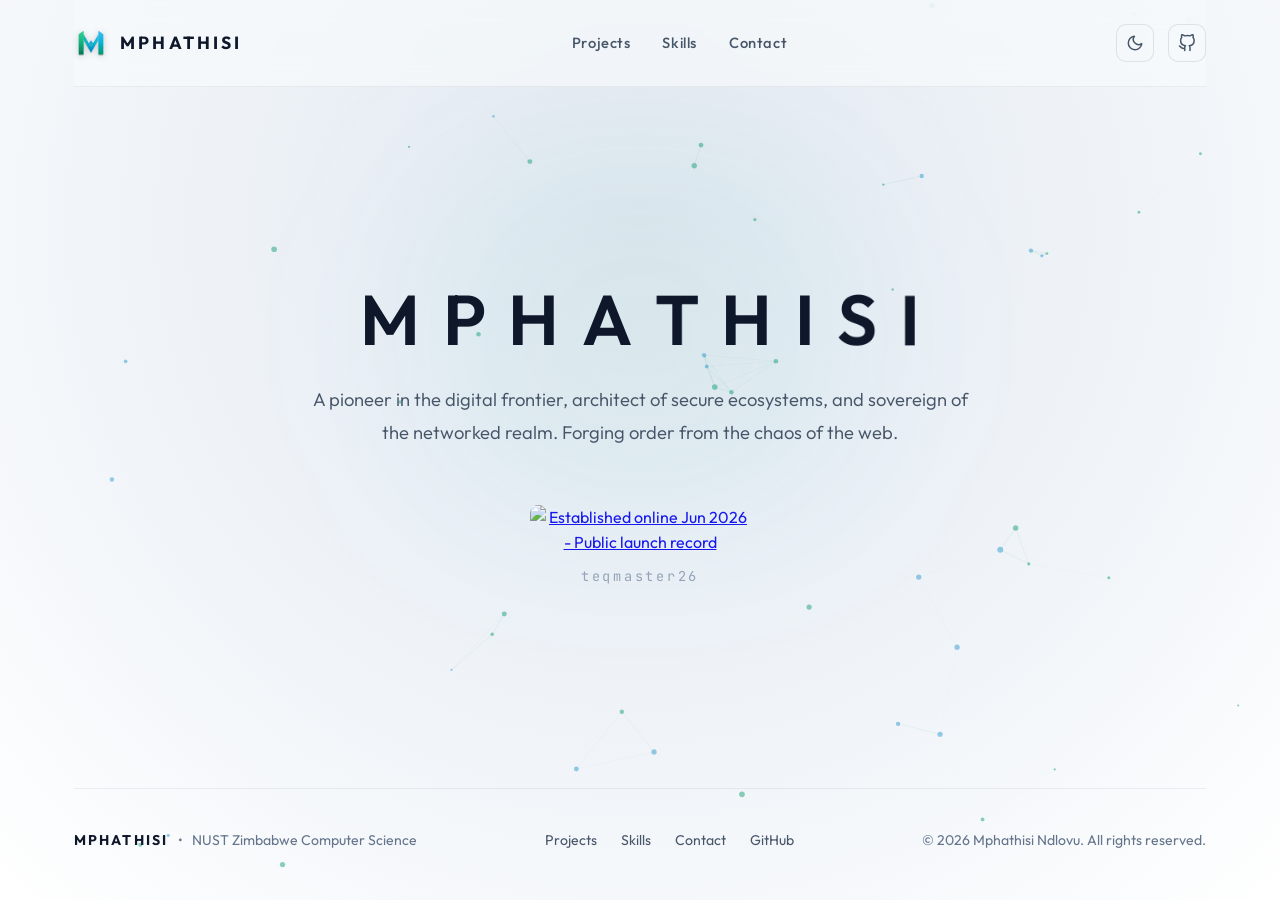
==== index.html @ 9105a79f "feat: hide gateway cards on homepage in preparation for fresh release" ====
<!DOCTYPE html>
<html lang="en" data-theme="dark">
<head>
  <meta charset="UTF-8">
  <meta name="viewport" content="width=device-width, initial-scale=1.0">
  
  <!-- Primary SEO Meta Tags -->
  <title>MPHATHISI — Software Engineer & NUST Computer Science Innovator</title>
  <meta name="title" content="MPHATHISI — Software Engineer & NUST Computer Science Innovator">
  <meta name="description" content="Official digital identity portal for Mphathisi Ndlovu (The Teq-master). Computer Science innovator & full-stack engineer at NUST Zimbabwe. Creator of Yallo, SafeNet, Okotunes, Glopkit, Notak, and Study Break.">
  <meta name="keywords" content="Mphathisi, Mphathisi Ndlovu, Teqmaster, The Teq-master, Mphathisi Ndlovu NUST, Computer Science Zimbabwe, Bulawayo Developer, Software Engineer Zimbabwe, Yallo, SafeNet, Okotunes, Glopkit, iDevMight, Study Break, Notak">
  <meta name="author" content="Mphathisi Ndlovu">
  <meta name="robots" content="index, follow, max-image-preview:large, max-snippet:-1, max-video-preview:-1">
  <link rel="canonical" href="https://mphathisi.com">
  <link rel="sitemap" type="application/xml" title="Sitemap" href="https://mphathisi.com/sitemap.xml">

  <!-- Open Graph / Facebook / LinkedIn Meta Tags -->
  <meta property="og:type" content="profile">
  <meta property="og:url" content="https://mphathisi.com">
  <meta property="og:title" content="MPHATHISI — Software Engineer & NUST Computer Science Innovator">
  <meta property="og:description" content="Official digital identity portal for Mphathisi Ndlovu (The Teq-master). Computer Science innovator & full-stack engineer at NUST Zimbabwe. Creator of Yallo, SafeNet, Okotunes, Glopkit, Notak, and Study Break.">
  <meta property="og:image" content="https://mphathisi.com/mphathisi%20logo.png">
  <meta property="og:locale" content="en_US">
  <meta property="og:site_name" content="Mphathisi">

  <!-- Twitter Meta Tags -->
  <meta name="twitter:card" content="summary_large_image">
  <meta name="twitter:url" content="https://mphathisi.com">
  <meta name="twitter:title" content="MPHATHISI — Software Engineer & NUST Innovator">
  <meta name="twitter:description" content="Official identity portal for Mphathisi Ndlovu (The Teq-master), Computer Science engineer at NUST Zimbabwe. Explore live subdomains and projects.">
  <meta name="twitter:image" content="https://mphathisi.com/mphathisi%20logo.png">

  <!-- Favicon & Touch Icons -->
  <link rel="icon" type="image/svg+xml" href="favicon.svg">
  <link rel="icon" type="image/png" sizes="32x32" href="favicon-32x32.png">
  <link rel="icon" type="image/png" sizes="16x16" href="favicon-16x16.png">
  <link rel="apple-touch-icon" sizes="180x180" href="apple-touch-icon.png">

  <!-- Google Fonts: Outfit, Plus Jakarta Sans, Inter & JetBrains Mono -->
  <link rel="preconnect" href="https://fonts.googleapis.com">
  <link rel="preconnect" href="https://fonts.gstatic.com" crossorigin>
  <link href="https://fonts.googleapis.com/css2?family=Inter:wght@300;400;500;600;700&family=JetBrains+Mono:wght@400;500;600&family=Outfit:wght@300;400;500;600;700;800;900&family=Plus+Jakarta+Sans:wght@400;500;600;700;800&display=swap" rel="stylesheet">

  <!-- Stylesheet -->
  <link rel="stylesheet" href="styles.css">

  <!-- JSON-LD Structured Data Schema (Master Hub & Subdomain Entity Indexing) -->
  <script type="application/ld+json">
  {
    "@context": "https://schema.org",
    "@graph": [
      {
        "@type": "Person",
        "@id": "https://mphathisi.com/#person",
        "name": "Mphathisi Ndlovu",
        "alternateName": [
          "Teqmaster",
          "The Teq-master",
          "The Teqmaster",
          "Sir Mphatic",
          "teqmaster-cyber"
        ],
        "jobTitle": "Software Engineer & Computer Science Innovator",
        "worksFor": {
          "@type": "CollegeOrUniversity",
          "name": "National University of Science and Technology (NUST)",
          "sameAs": "https://www.nust.ac.zw"
        },
        "alumniOf": {
          "@type": "CollegeOrUniversity",
          "name": "National University of Science and Technology (NUST)",
          "sameAs": "https://www.nust.ac.zw"
        },
        "knowsAbout": [
          "Computer Science",
          "Software Engineering",
          "Web Audio API & Spatial DSP",
          "Full-Stack Development",
          "Cloud Infrastructure",
          "React",
          "Node.js",
          "Python",
          "PHP & SQLite",
          "AI UI Design Systems"
        ],
        "address": {
          "@type": "PostalAddress",
          "addressLocality": "Bulawayo",
          "addressCountry": "Zimbabwe"
        },
        "url": "https://mphathisi.com",
        "email": [
          "mailto:dev@mphathisi.com",
          "mailto:theteqmaster@gmail.com"
        ],
        "sameAs": [
          "https://github.com/theteqmaster-cyber",
          "https://okotunes.mphathisi.com",
          "https://idevmight.mphathisi.com",
          "https://studybreak.mphathisi.com",
          "https://notak.mphathisi.com",
          "https://cv.mphathisi.com"
        ]
      },
      {
        "@type": "WebSite",
        "@id": "https://mphathisi.com/#website",
        "url": "https://mphathisi.com",
        "name": "Mphathisi — Official Digital Identity Portal",
        "description": "Master Entry Point & Digital Ecosystem of Mphathisi Ndlovu (The Teq-master)",
        "publisher": {
          "@id": "https://mphathisi.com/#person"
        },
        "inLanguage": "en-US",
        "hasPart": [
          {
            "@type": "WebSite",
            "@id": "https://okotunes.mphathisi.com/#website",
            "url": "https://okotunes.mphathisi.com",
            "name": "Okotunes MSpot Spatial Audio Streamer",
            "description": "High-performance local music streamer with 3D spatial DSP and Cloudflare R2"
          },
          {
            "@type": "WebSite",
            "@id": "https://idevmight.mphathisi.com/#website",
            "url": "https://idevmight.mphathisi.com",
            "name": "iDevMight Developer Hub & Yallo AI",
            "description": "Developer tutorial platform and kid-safe Yallo AI companion engine"
          },
          {
            "@type": "WebSite",
            "@id": "https://studybreak.mphathisi.com/#website",
            "url": "https://studybreak.mphathisi.com",
            "name": "Study Break Productivity App",
            "description": "PWA pomodoro & intensive study session break timer"
          },
          {
            "@type": "WebSite",
            "@id": "https://notak.mphathisi.com/#website",
            "url": "https://notak.mphathisi.com",
            "name": "Notak Markdown Workspace",
            "description": "Distraction-free markdown note-taking environment"
          },
          {
            "@type": "WebSite",
            "@id": "https://cv.mphathisi.com/#website",
            "url": "https://cv.mphathisi.com",
            "name": "Mphathisi Ndlovu Interactive CV & SafeNet Report",
            "description": "Interactive curriculum vitae and NUST SafeNet security report"
          }
        ]
      },
      {
        "@type": "SoftwareApplication",
        "name": "Okotunes Audio Streamer",
        "operatingSystem": "Web Browser",
        "applicationCategory": "MultimediaApplication",
        "url": "https://okotunes.mphathisi.com",
        "author": { "@id": "https://mphathisi.com/#person" }
      },
      {
        "@type": "SoftwareApplication",
        "name": "Yallo AI Learning Companion",
        "operatingSystem": "Web Browser",
        "applicationCategory": "EducationalApplication",
        "url": "https://idevmight.mphathisi.com",
        "author": { "@id": "https://mphathisi.com/#person" }
      },
      {
        "@type": "SoftwareApplication",
        "name": "SafeNet NUST Security System",
        "operatingSystem": "Web Browser",
        "applicationCategory": "SecurityApplication",
        "url": "https://cv.mphathisi.com",
        "author": { "@id": "https://mphathisi.com/#person" }
      },
      {
        "@type": "SoftwareApplication",
        "name": "Study Break Productivity App",
        "operatingSystem": "Web Browser",
        "applicationCategory": "ProductivityApplication",
        "url": "https://studybreak.mphathisi.com",
        "author": { "@id": "https://mphathisi.com/#person" }
      },
      {
        "@type": "SoftwareApplication",
        "name": "Notak Markdown Workspace",
        "operatingSystem": "Web Browser",
        "applicationCategory": "UtilitiesApplication",
        "url": "https://notak.mphathisi.com",
        "author": { "@id": "https://mphathisi.com/#person" }
      }
    ]
  }
  </script>
</head>
<body class="portal-body">

  <!-- Ambient Interactive Particle Canvas -->
  <canvas id="particleCanvas" aria-hidden="true"></canvas>

  <!-- Cyber Abyss Background Lighting -->
  <div class="cyber-glow-aura" aria-hidden="true"></div>

  <!-- Master Site Container -->
  <div class="site-container portal-container">

    <!-- Top Minimal Navigation -->
    <header class="portal-header">
      <nav class="portal-nav" aria-label="Main Navigation">
        <a href="index.html" class="portal-brand">
          <img src="logo.svg" alt="Mphathisi Logo" class="brand-logo-img">
          <span class="brand-title">MPHATHISI</span>
        </a>

        <div class="portal-nav-links">
          <a href="projects.html" class="nav-link">Projects</a>
          <a href="skills.html" class="nav-link">Skills</a>
          <a href="contact.html" class="nav-link">Contact</a>
        </div>

        <div class="portal-nav-actions">
          <!-- Light/Dark Mode Switcher -->
          <button id="themeToggleBtn" class="theme-toggle-btn" aria-label="Toggle Theme" title="Toggle Theme">
            <svg class="theme-icon sun-icon" viewBox="0 0 24 24" fill="none" stroke="currentColor" stroke-width="2" stroke-linecap="round" stroke-linejoin="round">
              <circle cx="12" cy="12" r="5"/><path d="M12 1v2M12 21v2M4.22 4.22l1.42 1.42M18.36 18.36l1.42 1.42M1 12h2M21 12h2M4.22 19.78l1.42-1.42M18.36 5.64l1.42-1.42"/>
            </svg>
            <svg class="theme-icon moon-icon" viewBox="0 0 24 24" fill="none" stroke="currentColor" stroke-width="2" stroke-linecap="round" stroke-linejoin="round">
              <path d="M21 12.79A9 9 0 1 1 11.21 3 7 7 0 0 0 21 12.79z"/>
            </svg>
          </button>

          <!-- GitHub Link -->
          <a href="https://github.com/theteqmaster-cyber" target="_blank" rel="noopener noreferrer" class="nav-icon-btn" aria-label="GitHub Profile" title="GitHub">
            <svg viewBox="0 0 24 24" fill="none" stroke="currentColor" stroke-width="2" stroke-linecap="round" stroke-linejoin="round"><path d="M9 19c-5 1.5-5-2.5-7-3m14 6v-3.87a3.37 3.37 0 0 0-.94-2.61c3.14-.35 6.44-1.54 6.44-7A5.44 5.44 0 0 0 20 4.77 5.07 5.07 0 0 0 19.91 1S18.73.65 16 2.48a13.38 13.38 0 0 0-7 0C6.27.65 5.09 1 5.09 1A5.07 5.07 0 0 0 5 4.77a5.44 5.44 0 0 0-1.5 3.78c0 5.42 3.3 6.61 6.44 7A3.37 3.37 0 0 0 9 18.13V22"/></svg>
          </a>
        </div>
      </nav>
    </header>

    <!-- Main Hero Portal (Framed Viewport) -->
    <main class="portal-main">
      <section class="portal-hero">
        <div class="hero-inner">

          <!-- Wide Tracked Title with Kinetic Entropy-to-Order Letters -->
          <h1 class="portal-title" id="kineticHeroTitle" aria-label="MPHATHISI" title="Click to rearrange">
            <span class="kinetic-letter" data-char="M">M</span><span class="kinetic-letter" data-char="P">P</span><span class="kinetic-letter" data-char="H">H</span><span class="kinetic-letter" data-char="A">A</span><span class="kinetic-letter" data-char="T">T</span><span class="kinetic-letter" data-char="H">H</span><span class="kinetic-letter" data-char="I">I</span><span class="kinetic-letter" data-char="S">S</span><span class="kinetic-letter" data-char="I">I</span>
          </h1>

          <!-- Minimal High-Prestige Bio -->
          <p class="portal-subtitle">
            A pioneer in the digital frontier, architect of secure ecosystems, and sovereign of the networked realm. Forging order from the chaos of the web.
          </p>

          <!-- The 3 Gateway Cards (Hidden: Preparing for fresh release)
          <div class="gateway-cards">

            <a href="projects.html" class="gateway-card">
              <div class="card-accent-line"></div>
              <h2 class="card-title">Projects</h2>
              <p class="card-desc">View the repository of digital architecture and legacy deployments.</p>
              <div class="card-footer-link">
                <span>View Projects</span>
                <svg class="arrow-svg" viewBox="0 0 24 24" fill="none" stroke="currentColor" stroke-width="2"><path d="M5 12h14M12 5l7 7-7 7"/></svg>
              </div>
            </a>

            <a href="skills.html" class="gateway-card">
              <div class="card-accent-line"></div>
              <h2 class="card-title">Skills</h2>
              <p class="card-desc">Systems engineering, network protocols, and cryptographic frameworks.</p>
              <div class="card-footer-link">
                <span>Explore Skills</span>
                <svg class="arrow-svg" viewBox="0 0 24 24" fill="none" stroke="currentColor" stroke-width="2"><path d="M5 12h14M12 5l7 7-7 7"/></svg>
              </div>
            </a>

            <a href="contact.html" class="gateway-card">
              <div class="card-accent-line"></div>
              <h2 class="card-title">Contact</h2>
              <p class="card-desc">Initiate a secure handshake via encrypted channels.</p>
              <div class="card-footer-link">
                <span>Direct Handshake</span>
                <svg class="arrow-svg" viewBox="0 0 24 24" fill="none" stroke="currentColor" stroke-width="2"><path d="M5 12h14M12 5l7 7-7 7"/></svg>
              </div>
            </a>

          </div>
          -->

          <!-- Hero Bottom Seal & Identity Alias -->
          <div class="hero-seal-wrapper">
            <a href="https://websitelaunches.com/site/mphathisi.com" target="_blank" rel="noopener" class="launch-seal-link" title="Established Online Jun 2026 - Public Launch Record">
              <img
                src="https://websitelaunches.com/badge/mphathisi.com.svg?theme=dark"
                alt="Established online Jun 2026 - Public launch record"
                width="220"
                height="48"
                class="launch-seal-img"
              >
            </a>
            <div class="portal-alias">teqmaster26</div>
          </div>

        </div>
      </section>
    </main>

    <!-- Master Minimalist Footer -->
    <footer class="portal-footer">
      <div class="footer-inner">
        <div class="footer-left">
          <span class="footer-title">MPHATHISI</span>
          <span class="footer-sep">•</span>
          <span class="footer-meta">NUST Zimbabwe Computer Science</span>
        </div>

        <div class="footer-center">
          <a href="projects.html">Projects</a>
          <a href="skills.html">Skills</a>
          <a href="contact.html">Contact</a>
          <a href="https://github.com/theteqmaster-cyber" target="_blank" rel="noopener">GitHub</a>
        </div>

        <div class="footer-right">
          <p>&copy; <span id="year">2026</span> Mphathisi Ndlovu. All rights reserved.</p>
        </div>
      </div>
    </footer>

  </div>

  <!-- Interactivity & Page Transition Script -->
  <script src="app.js"></script>
</body>
</html>
---- styles.css ----
/* ==========================================================================
   MPHATHISI — Cyber-Minimalist Portal Design System
   Multi-Page Architecture with Cinematic View Transitions
   ========================================================================== */

/* Modern View Transition Navigation */
@view-transition {
  navigation: auto;
}

:root {
  /* Color Palette — Cyber Abyss */
  --bg-color: #030611;
  --bg-gradient: radial-gradient(circle at 50% 28%, #0d172e 0%, #060a17 55%, #020308 100%);
  
  --text-primary: #f8fafc;
  --text-secondary: #94a3b8;
  --text-muted: #64748b;
  --text-dim: #475569;

  /* Accents */
  --accent-emerald: #10b981;
  --accent-emerald-glow: rgba(16, 185, 129, 0.25);
  --accent-cyan: #06b6d4;
  --accent-cyan-glow: rgba(6, 182, 212, 0.25);
  --accent-violet: #a78bfa;

  /* Glass System */
  --card-bg: rgba(10, 16, 30, 0.72);
  --card-bg-hover: rgba(13, 22, 42, 0.85);
  --card-border: rgba(255, 255, 255, 0.08);
  --card-border-hover: rgba(16, 185, 129, 0.4);
  --card-radius: 14px;
  --card-blur: 16px;

  /* Typography */
  --font-main: 'Outfit', 'Inter', -apple-system, BlinkMacSystemFont, sans-serif;
  --font-mono: 'JetBrains Mono', monospace;

  /* Transitions */
  --transition-smooth: all 0.35s cubic-bezier(0.16, 1, 0.3, 1);
}

/* Light Theme Variables */
[data-theme="light"] {
  --bg-color: #f8fafc;
  --bg-gradient: radial-gradient(circle at 50% 25%, #e2e8f0 0%, #f1f5f9 60%, #ffffff 100%);
  --text-primary: #0f172a;
  --text-secondary: #475569;
  --text-muted: #64748b;
  --text-dim: #94a3b8;

  --card-bg: rgba(255, 255, 255, 0.78);
  --card-bg-hover: rgba(255, 255, 255, 0.95);
  --card-border: rgba(15, 23, 42, 0.1);
  --card-border-hover: rgba(16, 185, 129, 0.6);

  --accent-emerald: #059669;
  --accent-cyan: #0284c7;
}

/* Base Reset */
*, *::before, *::after {
  box-sizing: border-box;
  margin: 0;
  padding: 0;
}

html {
  font-size: 16px;
}

body {
  font-family: var(--font-main);
  background-color: var(--bg-color);
  background-image: var(--bg-gradient);
  background-attachment: fixed;
  color: var(--text-primary);
  min-height: 100vh;
  line-height: 1.6;
  overflow-x: hidden;
  position: relative;
  transition: background 0.4s ease, color 0.4s ease;
}

/* Ambient Background Particle Canvas */
#particleCanvas {
  position: fixed;
  top: 0;
  left: 0;
  width: 100vw;
  height: 100vh;
  z-index: 0;
  pointer-events: none;
}

/* Cyber Glow Aura */
.cyber-glow-aura {
  position: fixed;
  top: 15%;
  left: 50%;
  transform: translateX(-50%);
  width: 750px;
  height: 400px;
  background: radial-gradient(circle, rgba(16, 185, 129, 0.07) 0%, rgba(6, 182, 212, 0.04) 45%, transparent 70%);
  filter: blur(80px);
  pointer-events: none;
  z-index: 0;
}

/* Page Transition Animations */
.site-container {
  position: relative;
  z-index: 1;
  max-width: 1180px;
  margin: 0 auto;
  padding: 0 1.5rem;
  display: flex;
  flex-direction: column;
  min-height: 100vh;
  animation: pageFadeIn 0.35s cubic-bezier(0.16, 1, 0.3, 1) forwards;
}

body.page-exiting .site-container {
  animation: pageFadeOut 0.2s ease-in forwards;
}

@keyframes pageFadeIn {
  from {
    opacity: 0;
    transform: translateY(8px);
  }
  to {
    opacity: 1;
    transform: translateY(0);
  }
}

@keyframes pageFadeOut {
  from {
    opacity: 1;
    transform: translateY(0);
  }
  to {
    opacity: 0;
    transform: translateY(-8px);
  }
}

/* ==========================================================================
   Header & Navigation
   ========================================================================== */
.portal-header {
  padding: 1.5rem 0;
  position: sticky;
  top: 0;
  z-index: 100;
  backdrop-filter: blur(12px);
  -webkit-backdrop-filter: blur(12px);
  background: rgba(3, 6, 17, 0.4);
  border-bottom: 1px solid rgba(255, 255, 255, 0.05);
}

[data-theme="light"] .portal-header {
  background: rgba(248, 250, 252, 0.65);
  border-bottom: 1px solid rgba(15, 23, 42, 0.06);
}

.portal-nav {
  display: flex;
  align-items: center;
  justify-content: space-between;
}

.portal-brand {
  display: flex;
  align-items: center;
  gap: 0.75rem;
  text-decoration: none;
  color: var(--text-primary);
  transition: transform 0.2s ease;
}

.portal-brand:hover {
  transform: translateY(-1px);
}

.brand-logo-img {
  width: 34px;
  height: 34px;
  border-radius: 0;
  object-fit: contain;
  border: none;
  background: transparent;
  display: block;
  transition: transform 0.25s ease, filter 0.25s ease;
  filter: drop-shadow(0 0 8px rgba(16, 185, 129, 0.45));
}

[data-theme="light"] .brand-logo-img {
  filter: drop-shadow(0 1px 3px rgba(0, 0, 0, 0.2));
}

.portal-brand:hover .brand-logo-img {
  transform: scale(1.08);
  filter: drop-shadow(0 0 12px rgba(6, 182, 212, 0.65));
}

.brand-title {
  font-size: 1.1rem;
  font-weight: 700;
  letter-spacing: 0.18em;
  color: var(--text-primary);
}

.portal-nav-links {
  display: flex;
  align-items: center;
  gap: 2rem;
}

.nav-link {
  color: var(--text-secondary);
  text-decoration: none;
  font-size: 0.92rem;
  font-weight: 500;
  letter-spacing: 0.04em;
  transition: color 0.2s ease;
  position: relative;
}

.nav-link:hover, .nav-link.active {
  color: var(--accent-emerald);
}

.nav-link.active::after {
  content: '';
  position: absolute;
  bottom: -6px;
  left: 0;
  right: 0;
  height: 2px;
  background-color: var(--accent-emerald);
  border-radius: 2px;
  box-shadow: 0 0 8px var(--accent-emerald);
}

.portal-nav-actions {
  display: flex;
  align-items: center;
  gap: 0.85rem;
}

.theme-toggle-btn, .nav-icon-btn {
  background: rgba(255, 255, 255, 0.05);
  border: 1px solid var(--card-border);
  color: var(--text-secondary);
  width: 38px;
  height: 38px;
  border-radius: 10px;
  display: flex;
  align-items: center;
  justify-content: center;
  cursor: pointer;
  transition: var(--transition-smooth);
  text-decoration: none;
}

.theme-toggle-btn:hover, .nav-icon-btn:hover {
  color: var(--accent-emerald);
  border-color: var(--accent-emerald);
  background: rgba(16, 185, 129, 0.1);
  transform: translateY(-2px);
}

.theme-icon, .nav-icon-btn svg {
  width: 18px;
  height: 18px;
}

[data-theme="dark"] .sun-icon { display: block; }
[data-theme="dark"] .moon-icon { display: none; }
[data-theme="light"] .sun-icon { display: none; }
[data-theme="light"] .moon-icon { display: block; }

/* ==========================================================================
   Home Portal Framing (Pure Centered View)
   ========================================================================== */
.portal-container {
  min-height: 100vh;
}

.portal-main {
  flex: 1;
  display: flex;
  align-items: center;
  justify-content: center;
}

.portal-hero {
  width: 100%;
  display: flex;
  align-items: center;
  justify-content: center;
  text-align: center;
  padding: 2.5rem 0 3rem;
}

.hero-inner {
  max-width: 1020px;
  width: 100%;
}

/* Large Wide-Tracked Geometric Title with Kinetic Letters */
.portal-title {
  font-size: clamp(2.4rem, 6.5vw, 4.4rem);
  font-weight: 600;
  text-transform: uppercase;
  color: #f1f5f9;
  margin-bottom: 1.5rem;
  line-height: 1.15;
  text-shadow: 0 4px 20px rgba(0, 0, 0, 0.5);
  display: inline-flex;
  justify-content: center;
  align-items: center;
  position: relative;
  user-select: none;
}

[data-theme="light"] .portal-title {
  color: #0f172a;
  text-shadow: none;
}

.kinetic-letter {
  display: inline-block;
  position: relative;
  will-change: transform, opacity, filter;
  margin-right: 0.32em;
  transition: transform 1.35s cubic-bezier(0.16, 1.25, 0.35, 1),
              opacity 1.1s ease,
              filter 1.1s ease,
              color 0.4s ease,
              text-shadow 0.4s ease;
  cursor: pointer;
}

.kinetic-letter:last-child {
  margin-right: 0;
}

.kinetic-letter.locked-in {
  color: var(--accent-emerald) !important;
  text-shadow: 0 0 16px rgba(16, 185, 129, 0.85), 0 0 32px rgba(16, 185, 129, 0.45) !important;
}

/* Minimal Authoritative Subtitle */
.portal-subtitle {
  font-size: clamp(1rem, 1.8vw, 1.15rem);
  line-height: 1.75;
  color: var(--text-secondary);
  max-width: 680px;
  margin: 0 auto 3.5rem;
  font-weight: 350;
}

/* 3 Gateway Cards Container */
.gateway-cards {
  display: grid;
  grid-template-columns: repeat(3, 1fr);
  gap: 1.5rem;
  max-width: 980px;
  margin: 0 auto 2.75rem;
  width: 100%;
}

/* Single Gateway Card */
.gateway-card {
  background: var(--card-bg);
  border: 1px solid var(--card-border);
  border-radius: var(--card-radius);
  padding: 2.2rem 1.85rem;
  text-decoration: none;
  backdrop-filter: blur(var(--card-blur));
  -webkit-backdrop-filter: blur(var(--card-blur));
  transition: var(--transition-smooth);
  display: flex;
  flex-direction: column;
  text-align: left;
  position: relative;
  overflow: hidden;
  box-shadow: inset 0 1px 0 rgba(255, 255, 255, 0.05);
}

.gateway-card:hover {
  transform: translateY(-6px);
  background: var(--card-bg-hover);
  border-color: var(--card-border-hover);
  box-shadow: 0 20px 40px -10px var(--accent-emerald-glow), inset 0 1px 0 rgba(255, 255, 255, 0.12);
}

/* Neon Terminal Emerald Card Title */
.gateway-card .card-title {
  color: var(--accent-emerald);
  font-size: 1.3rem;
  font-weight: 600;
  margin-bottom: 0.8rem;
  letter-spacing: 0.03em;
}

.gateway-card .card-desc {
  color: var(--text-secondary);
  font-size: 0.92rem;
  line-height: 1.6;
  margin-bottom: 1.5rem;
  flex-grow: 1;
}

.card-footer-link {
  display: inline-flex;
  align-items: center;
  gap: 0.45rem;
  font-size: 0.85rem;
  font-weight: 600;
  color: var(--accent-emerald);
  opacity: 0.8;
  transition: opacity 0.2s ease, transform 0.2s ease;
}

.gateway-card:hover .card-footer-link {
  opacity: 1;
  transform: translateX(4px);
}

.arrow-svg {
  width: 15px;
  height: 15px;
}

/* Seal & teqmaster26 alias */
.hero-seal-wrapper {
  display: flex;
  flex-direction: column;
  align-items: center;
  gap: 0.85rem;
  margin-top: 1rem;
}

.launch-seal-link {
  display: inline-block;
  transition: transform 0.3s ease, opacity 0.3s ease;
  opacity: 0.9;
}

.launch-seal-link:hover {
  transform: translateY(-2px);
  opacity: 1;
}

.launch-seal-img {
  display: block;
  height: auto;
  border-radius: 8px;
}

.portal-alias {
  font-family: var(--font-mono);
  font-size: 0.85rem;
  color: var(--text-dim);
  letter-spacing: 0.2em;
}

/* ==========================================================================
   Dedicated Pages Layout (Projects, Skills, Contact)
   ========================================================================== */
.page-main {
  flex: 1;
  padding: 2.5rem 0 4.5rem;
}

.page-top-bar {
  margin-bottom: 2rem;
}

.back-portal-btn {
  display: inline-flex;
  align-items: center;
  gap: 0.5rem;
  color: var(--text-secondary);
  background: rgba(255, 255, 255, 0.04);
  border: 1px solid var(--card-border);
  padding: 0.55rem 1.15rem;
  border-radius: 8px;
  text-decoration: none;
  font-size: 0.88rem;
  font-weight: 600;
  transition: var(--transition-smooth);
}

.back-portal-btn svg {
  width: 16px;
  height: 16px;
  transition: transform 0.2s ease;
}

.back-portal-btn:hover {
  color: var(--accent-emerald);
  border-color: var(--accent-emerald);
  background: rgba(16, 185, 129, 0.1);
  transform: translateX(-4px);
}

.page-heading {
  text-align: left;
  max-width: 800px;
  margin-bottom: 3.5rem;
}

.section-tag {
  display: inline-block;
  font-family: var(--font-mono);
  font-size: 0.75rem;
  font-weight: 600;
  letter-spacing: 0.15em;
  color: var(--accent-emerald);
  margin-bottom: 0.75rem;
  text-transform: uppercase;
}

.section-title {
  font-size: clamp(2rem, 4vw, 2.75rem);
  font-weight: 600;
  color: var(--text-primary);
  margin-bottom: 0.85rem;
  letter-spacing: -0.02em;
}

.section-desc {
  font-size: 1.05rem;
  color: var(--text-secondary);
  line-height: 1.6;
}

.page-seal-wrapper {
  display: flex;
  justify-content: center;
  margin-top: 4.5rem;
}

/* ==========================================================================
   Cards Grids & Card Components
   ========================================================================== */
.cards-grid {
  display: grid;
  grid-template-columns: repeat(auto-fit, minmax(320px, 1fr));
  gap: 1.5rem;
}

/* Nexus Minimal Cards */
.nexus-card {
  background: var(--card-bg);
  border: 1px solid var(--card-border);
  border-radius: var(--card-radius);
  padding: 1.85rem;
  backdrop-filter: blur(var(--card-blur));
  -webkit-backdrop-filter: blur(var(--card-blur));
  text-decoration: none;
  color: var(--text-primary);
  transition: var(--transition-smooth);
  display: flex;
  flex-direction: column;
  position: relative;
}

.nexus-card:hover {
  transform: translateY(-5px);
  background: var(--card-bg-hover);
  border-color: var(--card-border-hover);
  box-shadow: 0 16px 36px -10px var(--accent-emerald-glow);
}

.nexus-card-header {
  display: flex;
  align-items: center;
  justify-content: space-between;
  margin-bottom: 1.15rem;
}

.status-indicator {
  display: inline-flex;
  align-items: center;
  gap: 0.4rem;
  font-size: 0.72rem;
  font-weight: 700;
  letter-spacing: 0.1em;
  color: #10b981;
  background: rgba(16, 185, 129, 0.12);
  padding: 0.25rem 0.6rem;
  border-radius: 20px;
  border: 1px solid rgba(16, 185, 129, 0.25);
}

.status-dot {
  width: 6px;
  height: 6px;
  border-radius: 50%;
  background-color: #10b981;
  box-shadow: 0 0 8px #10b981;
  animation: pulseDot 2s infinite;
}

@keyframes pulseDot {
  0%, 100% { opacity: 1; }
  50% { opacity: 0.35; }
}

.nexus-tag {
  font-family: var(--font-mono);
  font-size: 0.72rem;
  font-weight: 600;
  color: var(--text-muted);
  letter-spacing: 0.08em;
}

.badge-emerald {
  font-family: var(--font-mono);
  font-size: 0.72rem;
  font-weight: 700;
  letter-spacing: 0.08em;
  color: #10b981;
  background: rgba(16, 185, 129, 0.12);
  padding: 0.25rem 0.6rem;
  border-radius: 6px;
  border: 1px solid rgba(16, 185, 129, 0.25);
}

.badge-cyan {
  font-family: var(--font-mono);
  font-size: 0.72rem;
  font-weight: 700;
  letter-spacing: 0.08em;
  color: #06b6d4;
  background: rgba(6, 182, 212, 0.12);
  padding: 0.25rem 0.6rem;
  border-radius: 6px;
  border: 1px solid rgba(6, 182, 212, 0.25);
}

.nexus-card-title {
  font-size: 1.18rem;
  font-weight: 600;
  color: var(--text-primary);
  margin-bottom: 0.65rem;
}

.nexus-card-desc {
  font-size: 0.9rem;
  color: var(--text-secondary);
  line-height: 1.6;
  margin-bottom: 1.5rem;
  flex-grow: 1;
}

.nexus-footer {
  display: flex;
  align-items: center;
  justify-content: space-between;
  padding-top: 1rem;
  border-top: 1px solid rgba(255, 255, 255, 0.06);
}

[data-theme="light"] .nexus-footer {
  border-top: 1px solid rgba(15, 23, 42, 0.06);
}

.nexus-meta {
  font-size: 0.8rem;
  color: var(--text-muted);
  font-family: var(--font-mono);
}

.nexus-card:hover .arrow-svg {
  transform: translateX(4px);
  color: var(--accent-emerald);
}

.card-inline-link {
  color: var(--accent-emerald);
  text-decoration: none;
  font-size: 0.85rem;
  font-weight: 600;
  transition: transform 0.2s ease;
}

.card-inline-link:hover {
  transform: translateX(3px);
}

/* ==========================================================================
   Contact Cards Grid
   ========================================================================== */
.contact-grid {
  display: grid;
  grid-template-columns: repeat(auto-fit, minmax(300px, 1fr));
  gap: 1.5rem;
  max-width: 1040px;
}

.contact-card {
  background: var(--card-bg);
  border: 1px solid var(--card-border);
  border-radius: var(--card-radius);
  padding: 1.85rem;
  backdrop-filter: blur(var(--card-blur));
  -webkit-backdrop-filter: blur(var(--card-blur));
  display: flex;
  flex-direction: column;
  transition: var(--transition-smooth);
}

.contact-card:hover {
  transform: translateY(-4px);
  border-color: var(--card-border-hover);
  background: var(--card-bg-hover);
}

.contact-icon {
  width: 42px;
  height: 42px;
  border-radius: 10px;
  background: rgba(16, 185, 129, 0.1);
  border: 1px solid rgba(16, 185, 129, 0.25);
  display: flex;
  align-items: center;
  justify-content: center;
  margin-bottom: 1.25rem;
  color: var(--accent-emerald);
}

.contact-icon svg {
  width: 20px;
  height: 20px;
}

.contact-details {
  margin-bottom: 1.5rem;
  flex-grow: 1;
}

.contact-label {
  display: block;
  font-size: 0.78rem;
  font-weight: 600;
  text-transform: uppercase;
  letter-spacing: 0.08em;
  color: var(--text-muted);
  margin-bottom: 0.35rem;
}

.contact-address {
  font-size: 1.05rem;
  font-weight: 600;
  color: var(--text-primary);
  text-decoration: none;
  transition: color 0.2s ease;
  word-break: break-all;
}

.contact-address:hover {
  color: var(--accent-emerald);
}

.copy-btn, .visit-link-btn {
  background: rgba(255, 255, 255, 0.06);
  border: 1px solid var(--card-border);
  color: var(--text-primary);
  padding: 0.65rem 1.15rem;
  border-radius: 8px;
  font-size: 0.85rem;
  font-weight: 600;
  cursor: pointer;
  transition: var(--transition-smooth);
  text-align: center;
  text-decoration: none;
  font-family: var(--font-main);
}

.copy-btn:hover, .visit-link-btn:hover {
  background: var(--accent-emerald);
  border-color: var(--accent-emerald);
  color: #030611;
}

/* ==========================================================================
   Footer
   ========================================================================== */
.portal-footer {
  padding: 2.5rem 0 3rem;
  border-top: 1px solid rgba(255, 255, 255, 0.05);
  margin-top: auto;
}

[data-theme="light"] .portal-footer {
  border-top: 1px solid rgba(15, 23, 42, 0.06);
}

.footer-inner {
  display: flex;
  align-items: center;
  justify-content: space-between;
  flex-wrap: wrap;
  gap: 1.5rem;
  font-size: 0.88rem;
  color: var(--text-muted);
}

.footer-left {
  display: flex;
  align-items: center;
  gap: 0.6rem;
}

.footer-title {
  font-weight: 700;
  letter-spacing: 0.15em;
  color: var(--text-primary);
}

.footer-center {
  display: flex;
  gap: 1.5rem;
}

.footer-center a {
  color: var(--text-secondary);
  text-decoration: none;
  transition: color 0.2s ease;
}

.footer-center a:hover, .footer-center a.active {
  color: var(--accent-emerald);
}

/* ==========================================================================
   Responsive Adaptations
   ========================================================================== */
@media (max-width: 880px) {
  .gateway-cards {
    grid-template-columns: 1fr;
    max-width: 480px;
  }

  .portal-title {
    letter-spacing: 0.22em;
    text-indent: 0.22em;
  }

  .portal-nav-links {
    display: none;
  }

  .footer-inner {
    flex-direction: column;
    text-align: center;
  }
}
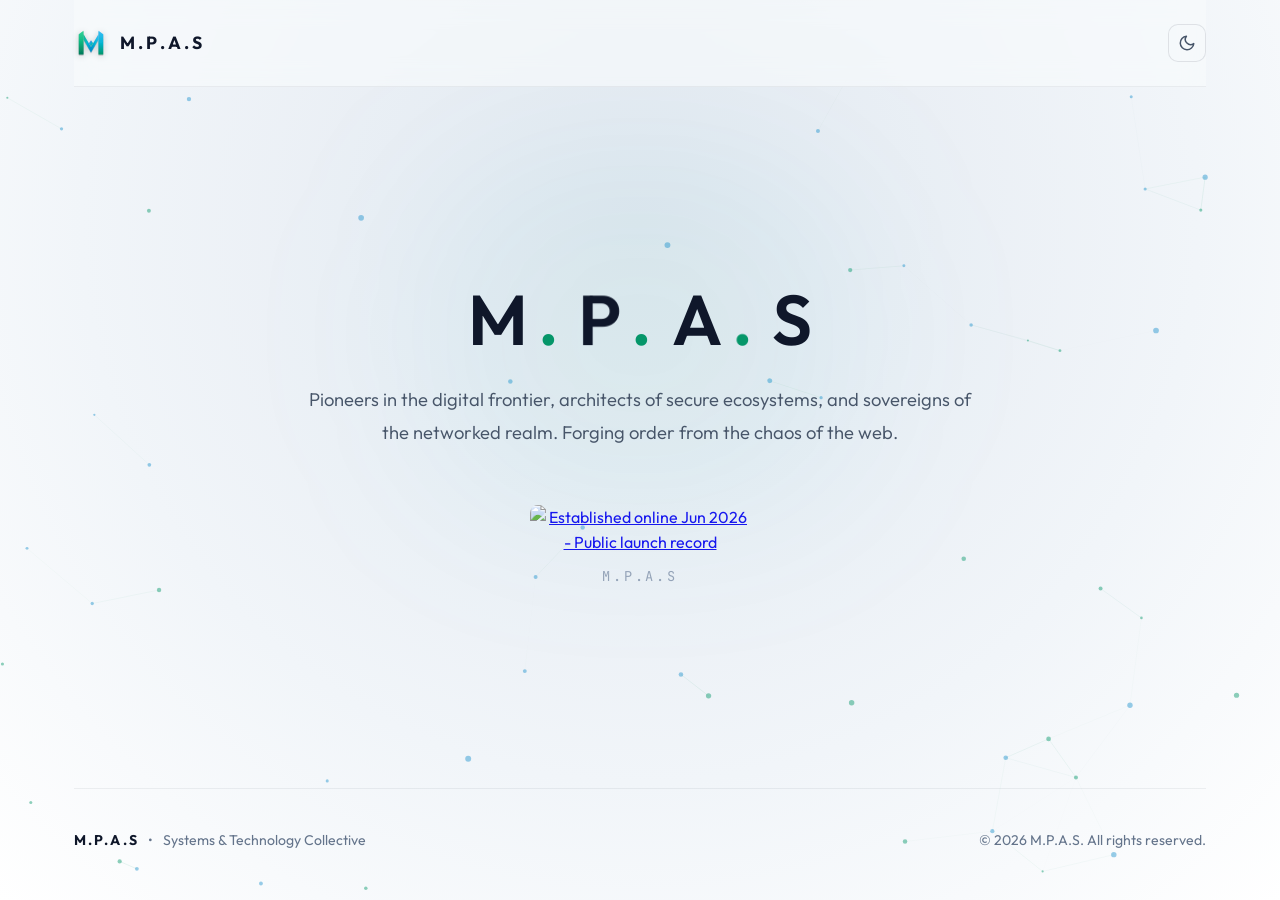
==== commit affb0003: "feat: rebrand to M.P.A.S collective and hide footer links (projects, skills, contact, github)" ====
--- a/index.html
+++ b/index.html
@@ -5,29 +5,29 @@
   <meta name="viewport" content="width=device-width, initial-scale=1.0">
   
   <!-- Primary SEO Meta Tags -->
-  <title>MPHATHISI — Software Engineer & NUST Computer Science Innovator</title>
-  <meta name="title" content="MPHATHISI — Software Engineer & NUST Computer Science Innovator">
-  <meta name="description" content="Official digital identity portal for Mphathisi Ndlovu (The Teq-master). Computer Science innovator & full-stack engineer at NUST Zimbabwe. Creator of Yallo, SafeNet, Okotunes, Glopkit, Notak, and Study Break.">
-  <meta name="keywords" content="Mphathisi, Mphathisi Ndlovu, Teqmaster, The Teq-master, Mphathisi Ndlovu NUST, Computer Science Zimbabwe, Bulawayo Developer, Software Engineer Zimbabwe, Yallo, SafeNet, Okotunes, Glopkit, iDevMight, Study Break, Notak">
-  <meta name="author" content="Mphathisi Ndlovu">
+  <title>M.P.A.S — Systems & Technology Collective</title>
+  <meta name="title" content="M.P.A.S — Systems & Technology Collective">
+  <meta name="description" content="Official digital portal for M.P.A.S — Systems engineering, secure digital ecosystems, and network architecture collective.">
+  <meta name="keywords" content="M.P.A.S, MPAS, Systems Engineering, Software Collective, Network Architecture">
+  <meta name="author" content="M.P.A.S">
   <meta name="robots" content="index, follow, max-image-preview:large, max-snippet:-1, max-video-preview:-1">
   <link rel="canonical" href="https://mphathisi.com">
   <link rel="sitemap" type="application/xml" title="Sitemap" href="https://mphathisi.com/sitemap.xml">
 
   <!-- Open Graph / Facebook / LinkedIn Meta Tags -->
-  <meta property="og:type" content="profile">
+  <meta property="og:type" content="website">
   <meta property="og:url" content="https://mphathisi.com">
-  <meta property="og:title" content="MPHATHISI — Software Engineer & NUST Computer Science Innovator">
-  <meta property="og:description" content="Official digital identity portal for Mphathisi Ndlovu (The Teq-master). Computer Science innovator & full-stack engineer at NUST Zimbabwe. Creator of Yallo, SafeNet, Okotunes, Glopkit, Notak, and Study Break.">
+  <meta property="og:title" content="M.P.A.S — Systems & Technology Collective">
+  <meta property="og:description" content="Official digital portal for M.P.A.S — Systems engineering, secure digital ecosystems, and network architecture collective.">
   <meta property="og:image" content="https://mphathisi.com/mphathisi%20logo.png">
   <meta property="og:locale" content="en_US">
-  <meta property="og:site_name" content="Mphathisi">
+  <meta property="og:site_name" content="M.P.A.S">
 
   <!-- Twitter Meta Tags -->
   <meta name="twitter:card" content="summary_large_image">
   <meta name="twitter:url" content="https://mphathisi.com">
-  <meta name="twitter:title" content="MPHATHISI — Software Engineer & NUST Innovator">
-  <meta name="twitter:description" content="Official identity portal for Mphathisi Ndlovu (The Teq-master), Computer Science engineer at NUST Zimbabwe. Explore live subdomains and projects.">
+  <meta name="twitter:title" content="M.P.A.S — Systems & Technology Collective">
+  <meta name="twitter:description" content="Official digital portal for M.P.A.S — Systems engineering, secure digital ecosystems, and network architecture collective.">
   <meta name="twitter:image" content="https://mphathisi.com/mphathisi%20logo.png">
 
   <!-- Favicon & Touch Icons -->
@@ -44,44 +44,28 @@
   <!-- Stylesheet -->
   <link rel="stylesheet" href="styles.css">
 
-  <!-- JSON-LD Structured Data Schema (Master Hub & Subdomain Entity Indexing) -->
+  <!-- JSON-LD Structured Data Schema -->
   <script type="application/ld+json">
   {
     "@context": "https://schema.org",
     "@graph": [
       {
-        "@type": "Person",
-        "@id": "https://mphathisi.com/#person",
-        "name": "Mphathisi Ndlovu",
+        "@type": "Organization",
+        "@id": "https://mphathisi.com/#organization",
+        "name": "M.P.A.S",
         "alternateName": [
-          "Teqmaster",
-          "The Teq-master",
-          "The Teqmaster",
-          "Sir Mphatic",
-          "teqmaster-cyber"
+          "MPAS",
+          "M.P.A.S Collective",
+          "MPAS Systems"
         ],
-        "jobTitle": "Software Engineer & Computer Science Innovator",
-        "worksFor": {
-          "@type": "CollegeOrUniversity",
-          "name": "National University of Science and Technology (NUST)",
-          "sameAs": "https://www.nust.ac.zw"
-        },
-        "alumniOf": {
-          "@type": "CollegeOrUniversity",
-          "name": "National University of Science and Technology (NUST)",
-          "sameAs": "https://www.nust.ac.zw"
-        },
         "knowsAbout": [
           "Computer Science",
           "Software Engineering",
           "Web Audio API & Spatial DSP",
           "Full-Stack Development",
           "Cloud Infrastructure",
-          "React",
-          "Node.js",
-          "Python",
-          "PHP & SQLite",
-          "AI UI Design Systems"
+          "Network Security",
+          "Distributed Architecture"
         ],
         "address": {
           "@type": "PostalAddress",
@@ -90,105 +74,19 @@
         },
         "url": "https://mphathisi.com",
         "email": [
-          "mailto:dev@mphathisi.com",
-          "mailto:theteqmaster@gmail.com"
-        ],
-        "sameAs": [
-          "https://github.com/theteqmaster-cyber",
-          "https://okotunes.mphathisi.com",
-          "https://idevmight.mphathisi.com",
-          "https://studybreak.mphathisi.com",
-          "https://notak.mphathisi.com",
-          "https://cv.mphathisi.com"
+          "mailto:dev@mphathisi.com"
         ]
       },
       {
         "@type": "WebSite",
         "@id": "https://mphathisi.com/#website",
         "url": "https://mphathisi.com",
-        "name": "Mphathisi — Official Digital Identity Portal",
-        "description": "Master Entry Point & Digital Ecosystem of Mphathisi Ndlovu (The Teq-master)",
+        "name": "M.P.A.S — Systems & Technology Collective",
+        "description": "Master Entry Point & Digital Ecosystem of M.P.A.S",
         "publisher": {
-          "@id": "https://mphathisi.com/#person"
+          "@id": "https://mphathisi.com/#organization"
         },
-        "inLanguage": "en-US",
-        "hasPart": [
-          {
-            "@type": "WebSite",
-            "@id": "https://okotunes.mphathisi.com/#website",
-            "url": "https://okotunes.mphathisi.com",
-            "name": "Okotunes MSpot Spatial Audio Streamer",
-            "description": "High-performance local music streamer with 3D spatial DSP and Cloudflare R2"
-          },
-          {
-            "@type": "WebSite",
-            "@id": "https://idevmight.mphathisi.com/#website",
-            "url": "https://idevmight.mphathisi.com",
-            "name": "iDevMight Developer Hub & Yallo AI",
-            "description": "Developer tutorial platform and kid-safe Yallo AI companion engine"
-          },
-          {
-            "@type": "WebSite",
-            "@id": "https://studybreak.mphathisi.com/#website",
-            "url": "https://studybreak.mphathisi.com",
-            "name": "Study Break Productivity App",
-            "description": "PWA pomodoro & intensive study session break timer"
-          },
-          {
-            "@type": "WebSite",
-            "@id": "https://notak.mphathisi.com/#website",
-            "url": "https://notak.mphathisi.com",
-            "name": "Notak Markdown Workspace",
-            "description": "Distraction-free markdown note-taking environment"
-          },
-          {
-            "@type": "WebSite",
-            "@id": "https://cv.mphathisi.com/#website",
-            "url": "https://cv.mphathisi.com",
-            "name": "Mphathisi Ndlovu Interactive CV & SafeNet Report",
-            "description": "Interactive curriculum vitae and NUST SafeNet security report"
-          }
-        ]
-      },
-      {
-        "@type": "SoftwareApplication",
-        "name": "Okotunes Audio Streamer",
-        "operatingSystem": "Web Browser",
-        "applicationCategory": "MultimediaApplication",
-        "url": "https://okotunes.mphathisi.com",
-        "author": { "@id": "https://mphathisi.com/#person" }
-      },
-      {
-        "@type": "SoftwareApplication",
-        "name": "Yallo AI Learning Companion",
-        "operatingSystem": "Web Browser",
-        "applicationCategory": "EducationalApplication",
-        "url": "https://idevmight.mphathisi.com",
-        "author": { "@id": "https://mphathisi.com/#person" }
-      },
-      {
-        "@type": "SoftwareApplication",
-        "name": "SafeNet NUST Security System",
-        "operatingSystem": "Web Browser",
-        "applicationCategory": "SecurityApplication",
-        "url": "https://cv.mphathisi.com",
-        "author": { "@id": "https://mphathisi.com/#person" }
-      },
-      {
-        "@type": "SoftwareApplication",
-        "name": "Study Break Productivity App",
-        "operatingSystem": "Web Browser",
-        "applicationCategory": "ProductivityApplication",
-        "url": "https://studybreak.mphathisi.com",
-        "author": { "@id": "https://mphathisi.com/#person" }
-      },
-      {
-        "@type": "SoftwareApplication",
-        "name": "Notak Markdown Workspace",
-        "operatingSystem": "Web Browser",
-        "applicationCategory": "UtilitiesApplication",
-        "url": "https://notak.mphathisi.com",
-        "author": { "@id": "https://mphathisi.com/#person" }
+        "inLanguage": "en-US"
       }
     ]
   }
@@ -209,15 +107,17 @@
     <header class="portal-header">
       <nav class="portal-nav" aria-label="Main Navigation">
         <a href="index.html" class="portal-brand">
-          <img src="logo.svg" alt="Mphathisi Logo" class="brand-logo-img">
-          <span class="brand-title">MPHATHISI</span>
+          <img src="logo.svg" alt="M.P.A.S Logo" class="brand-logo-img">
+          <span class="brand-title">M.P.A.S</span>
         </a>
 
+        <!-- Portal Nav Links (Hidden: Preparing for fresh release)
         <div class="portal-nav-links">
           <a href="projects.html" class="nav-link">Projects</a>
           <a href="skills.html" class="nav-link">Skills</a>
           <a href="contact.html" class="nav-link">Contact</a>
         </div>
+        -->
 
         <div class="portal-nav-actions">
           <!-- Light/Dark Mode Switcher -->
@@ -229,11 +129,6 @@
               <path d="M21 12.79A9 9 0 1 1 11.21 3 7 7 0 0 0 21 12.79z"/>
             </svg>
           </button>
-
-          <!-- GitHub Link -->
-          <a href="https://github.com/theteqmaster-cyber" target="_blank" rel="noopener noreferrer" class="nav-icon-btn" aria-label="GitHub Profile" title="GitHub">
-            <svg viewBox="0 0 24 24" fill="none" stroke="currentColor" stroke-width="2" stroke-linecap="round" stroke-linejoin="round"><path d="M9 19c-5 1.5-5-2.5-7-3m14 6v-3.87a3.37 3.37 0 0 0-.94-2.61c3.14-.35 6.44-1.54 6.44-7A5.44 5.44 0 0 0 20 4.77 5.07 5.07 0 0 0 19.91 1S18.73.65 16 2.48a13.38 13.38 0 0 0-7 0C6.27.65 5.09 1 5.09 1A5.07 5.07 0 0 0 5 4.77a5.44 5.44 0 0 0-1.5 3.78c0 5.42 3.3 6.61 6.44 7A3.37 3.37 0 0 0 9 18.13V22"/></svg>
-          </a>
         </div>
       </nav>
     </header>
@@ -244,13 +139,13 @@
         <div class="hero-inner">
 
           <!-- Wide Tracked Title with Kinetic Entropy-to-Order Letters -->
-          <h1 class="portal-title" id="kineticHeroTitle" aria-label="MPHATHISI" title="Click to rearrange">
-            <span class="kinetic-letter" data-char="M">M</span><span class="kinetic-letter" data-char="P">P</span><span class="kinetic-letter" data-char="H">H</span><span class="kinetic-letter" data-char="A">A</span><span class="kinetic-letter" data-char="T">T</span><span class="kinetic-letter" data-char="H">H</span><span class="kinetic-letter" data-char="I">I</span><span class="kinetic-letter" data-char="S">S</span><span class="kinetic-letter" data-char="I">I</span>
+          <h1 class="portal-title" id="kineticHeroTitle" aria-label="M.P.A.S" title="Click to rearrange">
+            <span class="kinetic-letter" data-char="M">M</span><span class="kinetic-letter dot" data-char=".">.</span><span class="kinetic-letter" data-char="P">P</span><span class="kinetic-letter dot" data-char=".">.</span><span class="kinetic-letter" data-char="A">A</span><span class="kinetic-letter dot" data-char=".">.</span><span class="kinetic-letter" data-char="S">S</span>
           </h1>
 
           <!-- Minimal High-Prestige Bio -->
           <p class="portal-subtitle">
-            A pioneer in the digital frontier, architect of secure ecosystems, and sovereign of the networked realm. Forging order from the chaos of the web.
+            Pioneers in the digital frontier, architects of secure ecosystems, and sovereigns of the networked realm. Forging order from the chaos of the web.
           </p>
 
           <!-- The 3 Gateway Cards (Hidden: Preparing for fresh release)
@@ -300,7 +195,7 @@
                 class="launch-seal-img"
               >
             </a>
-            <div class="portal-alias">teqmaster26</div>
+            <div class="portal-alias">M.P.A.S</div>
           </div>
 
         </div>
@@ -311,20 +206,22 @@
     <footer class="portal-footer">
       <div class="footer-inner">
         <div class="footer-left">
-          <span class="footer-title">MPHATHISI</span>
+          <span class="footer-title">M.P.A.S</span>
           <span class="footer-sep">•</span>
-          <span class="footer-meta">NUST Zimbabwe Computer Science</span>
-        </div>
-
+          <span class="footer-meta">Systems & Technology Collective</span>
+        </div>
+
+        <!-- Footer Links (Hidden: projects, skills, contact, github)
         <div class="footer-center">
           <a href="projects.html">Projects</a>
           <a href="skills.html">Skills</a>
           <a href="contact.html">Contact</a>
           <a href="https://github.com/theteqmaster-cyber" target="_blank" rel="noopener">GitHub</a>
         </div>
+        -->
 
         <div class="footer-right">
-          <p>&copy; <span id="year">2026</span> Mphathisi Ndlovu. All rights reserved.</p>
+          <p>&copy; <span id="year">2026</span> M.P.A.S. All rights reserved.</p>
         </div>
       </div>
     </footer>
--- a/styles.css
+++ b/styles.css
@@ -1,5 +1,5 @@
 /* ==========================================================================
-   MPHATHISI — Cyber-Minimalist Portal Design System
+   M.P.A.S — Cyber-Minimalist Portal Design System
    Multi-Page Architecture with Cinematic View Transitions
    ========================================================================== */
 
@@ -336,13 +336,19 @@
   display: inline-block;
   position: relative;
   will-change: transform, opacity, filter;
-  margin-right: 0.32em;
+  margin-right: 0.1em;
   transition: transform 1.35s cubic-bezier(0.16, 1.25, 0.35, 1),
               opacity 1.1s ease,
               filter 1.1s ease,
               color 0.4s ease,
               text-shadow 0.4s ease;
   cursor: pointer;
+}
+
+.kinetic-letter.dot {
+  margin-right: 0.28em;
+  margin-left: 0.04em;
+  color: var(--accent-emerald);
 }
 
 .kinetic-letter:last-child {
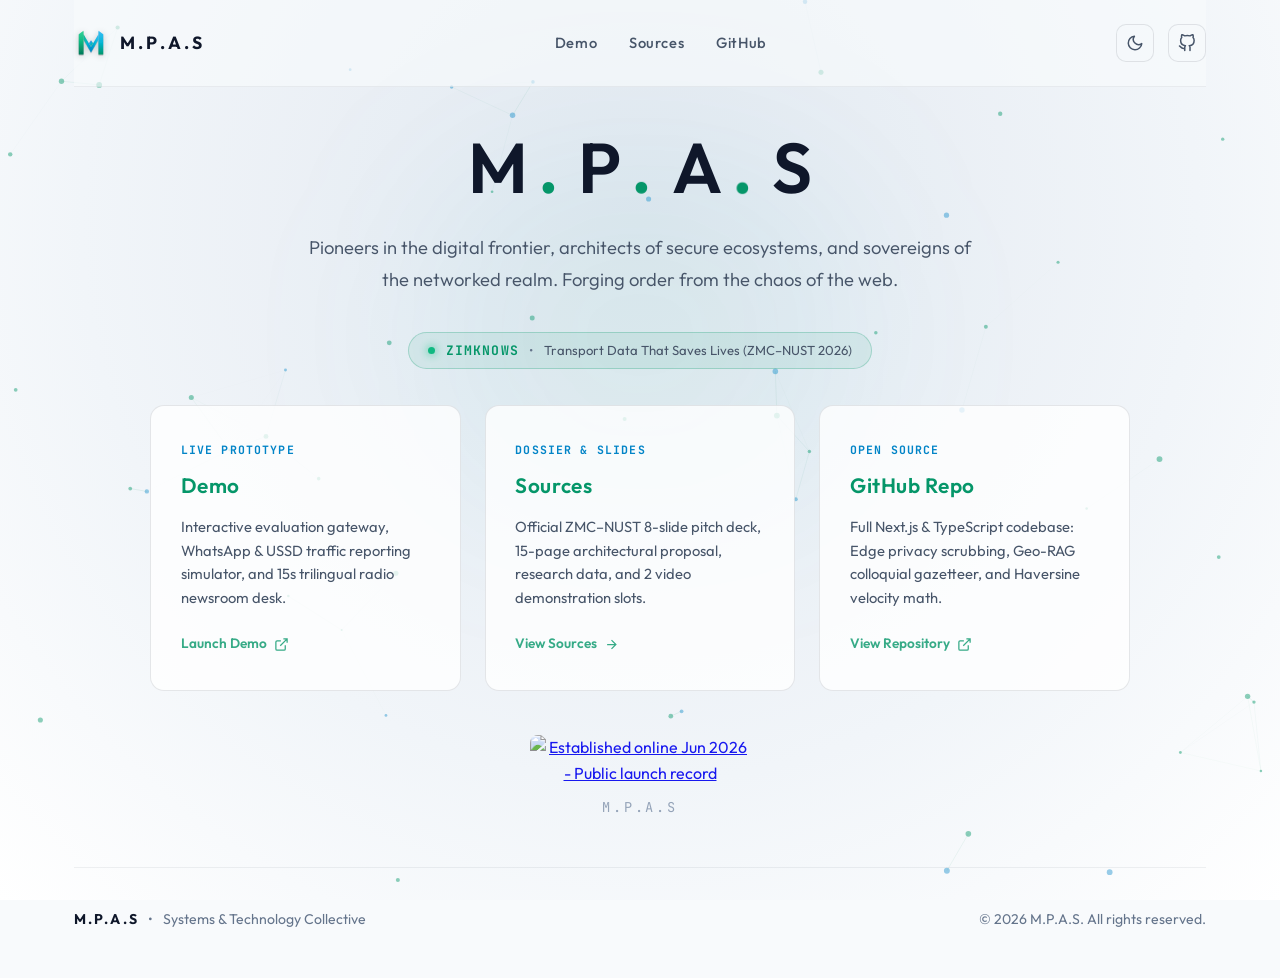
==== commit c80e9c99: "feat: add Zimknows spotlight cards (Demo, Sources, GitHub Repo) and Sources page with slide deck, pr" ====
--- a/index.html
+++ b/index.html
@@ -111,13 +111,11 @@
           <span class="brand-title">M.P.A.S</span>
         </a>
 
-        <!-- Portal Nav Links (Hidden: Preparing for fresh release)
         <div class="portal-nav-links">
-          <a href="projects.html" class="nav-link">Projects</a>
-          <a href="skills.html" class="nav-link">Skills</a>
-          <a href="contact.html" class="nav-link">Contact</a>
-        </div>
-        -->
+          <a href="https://zimknows.vercel.app" target="_blank" rel="noopener noreferrer" class="nav-link">Demo</a>
+          <a href="sources.html" class="nav-link">Sources</a>
+          <a href="https://github.com/theteqmaster-cyber/zimknows.git" target="_blank" rel="noopener noreferrer" class="nav-link">GitHub</a>
+        </div>
 
         <div class="portal-nav-actions">
           <!-- Light/Dark Mode Switcher -->
@@ -129,6 +127,11 @@
               <path d="M21 12.79A9 9 0 1 1 11.21 3 7 7 0 0 0 21 12.79z"/>
             </svg>
           </button>
+
+          <!-- GitHub Link -->
+          <a href="https://github.com/theteqmaster-cyber/zimknows.git" target="_blank" rel="noopener noreferrer" class="nav-icon-btn" aria-label="Zimknows GitHub Repository" title="GitHub Repository">
+            <svg viewBox="0 0 24 24" fill="none" stroke="currentColor" stroke-width="2" stroke-linecap="round" stroke-linejoin="round"><path d="M9 19c-5 1.5-5-2.5-7-3m14 6v-3.87a3.37 3.37 0 0 0-.94-2.61c3.14-.35 6.44-1.54 6.44-7A5.44 5.44 0 0 0 20 4.77 5.07 5.07 0 0 0 19.91 1S18.73.65 16 2.48a13.38 13.38 0 0 0-7 0C6.27.65 5.09 1 5.09 1A5.07 5.07 0 0 0 5 4.77a5.44 5.44 0 0 0-1.5 3.78c0 5.42 3.3 6.61 6.44 7A3.37 3.37 0 0 0 9 18.13V22"/></svg>
+          </a>
         </div>
       </nav>
     </header>
@@ -148,41 +151,54 @@
             Pioneers in the digital frontier, architects of secure ecosystems, and sovereigns of the networked realm. Forging order from the chaos of the web.
           </p>
 
-          <!-- The 3 Gateway Cards (Hidden: Preparing for fresh release)
+          <!-- Non-Intrusive Spotlight Tag -->
+          <div class="project-spotlight-tag">
+            <span class="spotlight-pulse"></span>
+            <span class="spotlight-title">ZIMKNOWS</span>
+            <span class="spotlight-sep">•</span>
+            <span class="spotlight-meta">Transport Data That Saves Lives (ZMC–NUST 2026)</span>
+          </div>
+
+          <!-- The 3 Gateway Cards: Demo, Sources, GitHub Repo -->
           <div class="gateway-cards">
 
-            <a href="projects.html" class="gateway-card">
+            <!-- Card 1: Demo -->
+            <a href="https://zimknows.vercel.app" target="_blank" rel="noopener noreferrer" class="gateway-card">
               <div class="card-accent-line"></div>
-              <h2 class="card-title">Projects</h2>
-              <p class="card-desc">View the repository of digital architecture and legacy deployments.</p>
+              <div class="card-tag">LIVE PROTOTYPE</div>
+              <h2 class="card-title">Demo</h2>
+              <p class="card-desc">Interactive evaluation gateway, WhatsApp & USSD traffic reporting simulator, and 15s trilingual radio newsroom desk.</p>
               <div class="card-footer-link">
-                <span>View Projects</span>
+                <span>Launch Demo</span>
+                <svg class="arrow-svg" viewBox="0 0 24 24" fill="none" stroke="currentColor" stroke-width="2"><path d="M18 13v6a2 2 0 0 1-2 2H5a2 2 0 0 1-2-2V8a2 2 0 0 1 2-2h6M15 3h6v6M10 14L21 3"/></svg>
+              </div>
+            </a>
+
+            <!-- Card 2: Sources -->
+            <a href="sources.html" class="gateway-card">
+              <div class="card-accent-line"></div>
+              <div class="card-tag">DOSSIER & SLIDES</div>
+              <h2 class="card-title">Sources</h2>
+              <p class="card-desc">Official ZMC–NUST 8-slide pitch deck, 15-page architectural proposal, research data, and 2 video demonstration slots.</p>
+              <div class="card-footer-link">
+                <span>View Sources</span>
                 <svg class="arrow-svg" viewBox="0 0 24 24" fill="none" stroke="currentColor" stroke-width="2"><path d="M5 12h14M12 5l7 7-7 7"/></svg>
               </div>
             </a>
 
-            <a href="skills.html" class="gateway-card">
+            <!-- Card 3: GitHub Repo -->
+            <a href="https://github.com/theteqmaster-cyber/zimknows.git" target="_blank" rel="noopener noreferrer" class="gateway-card">
               <div class="card-accent-line"></div>
-              <h2 class="card-title">Skills</h2>
-              <p class="card-desc">Systems engineering, network protocols, and cryptographic frameworks.</p>
+              <div class="card-tag">OPEN SOURCE</div>
+              <h2 class="card-title">GitHub Repo</h2>
+              <p class="card-desc">Full Next.js & TypeScript codebase: Edge privacy scrubbing, Geo-RAG colloquial gazetteer, and Haversine velocity math.</p>
               <div class="card-footer-link">
-                <span>Explore Skills</span>
-                <svg class="arrow-svg" viewBox="0 0 24 24" fill="none" stroke="currentColor" stroke-width="2"><path d="M5 12h14M12 5l7 7-7 7"/></svg>
+                <span>View Repository</span>
+                <svg class="arrow-svg" viewBox="0 0 24 24" fill="none" stroke="currentColor" stroke-width="2"><path d="M18 13v6a2 2 0 0 1-2 2H5a2 2 0 0 1-2-2V8a2 2 0 0 1 2-2h6M15 3h6v6M10 14L21 3"/></svg>
               </div>
             </a>
 
-            <a href="contact.html" class="gateway-card">
-              <div class="card-accent-line"></div>
-              <h2 class="card-title">Contact</h2>
-              <p class="card-desc">Initiate a secure handshake via encrypted channels.</p>
-              <div class="card-footer-link">
-                <span>Direct Handshake</span>
-                <svg class="arrow-svg" viewBox="0 0 24 24" fill="none" stroke="currentColor" stroke-width="2"><path d="M5 12h14M12 5l7 7-7 7"/></svg>
-              </div>
-            </a>
-
           </div>
-          -->
 
           <!-- Hero Bottom Seal & Identity Alias -->
           <div class="hero-seal-wrapper">
--- a/styles.css
+++ b/styles.css
@@ -366,8 +366,53 @@
   line-height: 1.75;
   color: var(--text-secondary);
   max-width: 680px;
-  margin: 0 auto 3.5rem;
+  margin: 0 auto 2.2rem;
   font-weight: 350;
+}
+
+/* Non-Intrusive Project Spotlight Pill */
+.project-spotlight-tag {
+  display: inline-flex;
+  align-items: center;
+  gap: 0.65rem;
+  background: rgba(16, 185, 129, 0.08);
+  border: 1px solid rgba(16, 185, 129, 0.22);
+  border-radius: 999px;
+  padding: 0.45rem 1.2rem;
+  margin-bottom: 2.25rem;
+  font-size: 0.82rem;
+  backdrop-filter: blur(8px);
+  -webkit-backdrop-filter: blur(8px);
+}
+
+.spotlight-pulse {
+  width: 7px;
+  height: 7px;
+  border-radius: 50%;
+  background: #10b981;
+  box-shadow: 0 0 10px #10b981;
+  animation: pulseDot 2s infinite;
+}
+
+.spotlight-title {
+  font-family: var(--font-mono);
+  font-weight: 700;
+  letter-spacing: 0.09em;
+  color: var(--accent-emerald);
+}
+
+.spotlight-sep {
+  color: var(--text-muted);
+}
+
+.spotlight-meta {
+  color: var(--text-secondary);
+  font-size: 0.82rem;
+}
+
+[data-theme="light"] .project-spotlight-tag {
+  background: rgba(5, 150, 105, 0.08);
+  border-color: rgba(5, 150, 105, 0.25);
 }
 
 /* 3 Gateway Cards Container */
@@ -403,6 +448,15 @@
   background: var(--card-bg-hover);
   border-color: var(--card-border-hover);
   box-shadow: 0 20px 40px -10px var(--accent-emerald-glow), inset 0 1px 0 rgba(255, 255, 255, 0.12);
+}
+
+.card-tag {
+  font-family: var(--font-mono);
+  font-size: 0.72rem;
+  font-weight: 700;
+  letter-spacing: 0.1em;
+  color: var(--accent-cyan);
+  margin-bottom: 0.6rem;
 }
 
 /* Neon Terminal Emerald Card Title */
@@ -848,6 +902,322 @@
 }
 
 /* ==========================================================================
+   Sources & Documentation Architecture
+   ========================================================================== */
+.sources-group {
+  margin-bottom: 3.5rem;
+}
+
+.sources-group-header {
+  margin-bottom: 1.5rem;
+}
+
+.sources-group-title {
+  font-size: 1.35rem;
+  font-weight: 600;
+  color: var(--text-primary);
+  margin-bottom: 0.4rem;
+  display: flex;
+  align-items: center;
+  gap: 0.6rem;
+}
+
+.sources-group-desc {
+  font-size: 0.92rem;
+  color: var(--text-secondary);
+}
+
+.docs-grid {
+  display: grid;
+  grid-template-columns: repeat(auto-fit, minmax(320px, 1fr));
+  gap: 1.5rem;
+}
+
+.doc-card {
+  background: var(--card-bg);
+  border: 1px solid var(--card-border);
+  border-radius: var(--card-radius);
+  padding: 2rem;
+  backdrop-filter: blur(var(--card-blur));
+  -webkit-backdrop-filter: blur(var(--card-blur));
+  display: flex;
+  flex-direction: column;
+  transition: var(--transition-smooth);
+  position: relative;
+  overflow: hidden;
+}
+
+.doc-card:hover {
+  transform: translateY(-4px);
+  border-color: var(--card-border-hover);
+  background: var(--card-bg-hover);
+  box-shadow: 0 16px 36px -10px var(--accent-emerald-glow);
+}
+
+.doc-card-header {
+  display: flex;
+  align-items: center;
+  justify-content: space-between;
+  margin-bottom: 1.25rem;
+}
+
+.doc-icon {
+  width: 44px;
+  height: 44px;
+  border-radius: 10px;
+  background: rgba(16, 185, 129, 0.1);
+  border: 1px solid rgba(16, 185, 129, 0.25);
+  display: flex;
+  align-items: center;
+  justify-content: center;
+  color: var(--accent-emerald);
+}
+
+.doc-icon svg {
+  width: 22px;
+  height: 22px;
+}
+
+.doc-title {
+  font-size: 1.25rem;
+  font-weight: 600;
+  color: var(--text-primary);
+  margin-bottom: 0.4rem;
+}
+
+.doc-subtitle {
+  font-size: 0.85rem;
+  font-family: var(--font-mono);
+  color: var(--accent-emerald);
+  margin-bottom: 1rem;
+}
+
+.doc-desc {
+  font-size: 0.9rem;
+  color: var(--text-secondary);
+  line-height: 1.6;
+  margin-bottom: 1.5rem;
+  flex: 1;
+}
+
+.doc-feature-list {
+  list-style: none;
+  padding: 0;
+  margin: 0 0 1.5rem 0;
+  display: flex;
+  flex-direction: column;
+  gap: 0.55rem;
+}
+
+.doc-feature-item {
+  display: flex;
+  align-items: flex-start;
+  gap: 0.6rem;
+  font-size: 0.85rem;
+  color: var(--text-secondary);
+  line-height: 1.45;
+}
+
+.doc-feature-item svg {
+  width: 15px;
+  height: 15px;
+  color: var(--accent-emerald);
+  flex-shrink: 0;
+  margin-top: 0.15rem;
+}
+
+.doc-actions {
+  display: flex;
+  flex-direction: column;
+  gap: 0.75rem;
+  padding-top: 1.25rem;
+  border-top: 1px solid rgba(255, 255, 255, 0.06);
+}
+
+[data-theme="light"] .doc-actions {
+  border-top-color: rgba(15, 23, 42, 0.06);
+}
+
+.doc-btn-primary {
+  display: inline-flex;
+  align-items: center;
+  justify-content: center;
+  gap: 0.55rem;
+  padding: 0.75rem 1.25rem;
+  background: var(--accent-emerald);
+  border: 1px solid var(--accent-emerald);
+  border-radius: 8px;
+  color: #030611;
+  font-weight: 600;
+  font-size: 0.88rem;
+  text-decoration: none;
+  transition: all 0.2s ease;
+}
+
+.doc-btn-primary:hover {
+  background: #059669;
+  box-shadow: 0 0 20px rgba(16, 185, 129, 0.4);
+}
+
+.doc-link-secondary {
+  display: inline-flex;
+  align-items: center;
+  gap: 0.4rem;
+  font-size: 0.82rem;
+  color: var(--text-muted);
+  text-decoration: none;
+  transition: color 0.2s ease;
+}
+
+.doc-link-secondary:hover {
+  color: var(--accent-emerald);
+}
+
+/* Video Slots Grid */
+.video-slots-grid {
+  display: grid;
+  grid-template-columns: repeat(2, 1fr);
+  gap: 1.75rem;
+}
+
+@media (max-width: 820px) {
+  .video-slots-grid {
+    grid-template-columns: 1fr;
+  }
+}
+
+.video-slot-card {
+  background: var(--card-bg);
+  border: 1px solid var(--card-border);
+  border-radius: var(--card-radius);
+  overflow: hidden;
+  backdrop-filter: blur(var(--card-blur));
+  -webkit-backdrop-filter: blur(var(--card-blur));
+  display: flex;
+  flex-direction: column;
+  transition: var(--transition-smooth);
+}
+
+.video-slot-card:hover {
+  border-color: var(--card-border-hover);
+  transform: translateY(-4px);
+  box-shadow: 0 16px 36px -10px var(--accent-emerald-glow);
+}
+
+.video-viewport {
+  position: relative;
+  width: 100%;
+  aspect-ratio: 16 / 9;
+  background: #060a12;
+  border-bottom: 1px solid rgba(255, 255, 255, 0.06);
+  display: flex;
+  align-items: center;
+  justify-content: center;
+  overflow: hidden;
+}
+
+.video-viewport-pattern {
+  position: absolute;
+  inset: 0;
+  background-image: 
+    linear-gradient(rgba(16, 185, 129, 0.05) 1px, transparent 1px),
+    linear-gradient(90deg, rgba(16, 185, 129, 0.05) 1px, transparent 1px);
+  background-size: 24px 24px;
+  pointer-events: none;
+}
+
+.video-play-indicator {
+  width: 60px;
+  height: 60px;
+  border-radius: 50%;
+  background: rgba(16, 185, 129, 0.12);
+  border: 1px solid rgba(16, 185, 129, 0.4);
+  display: flex;
+  align-items: center;
+  justify-content: center;
+  color: var(--accent-emerald);
+  box-shadow: 0 0 25px rgba(16, 185, 129, 0.3);
+  transition: transform 0.3s ease, background 0.3s ease;
+  z-index: 2;
+}
+
+.video-slot-card:hover .video-play-indicator {
+  transform: scale(1.1);
+  background: rgba(16, 185, 129, 0.22);
+}
+
+.video-play-indicator svg {
+  width: 24px;
+  height: 24px;
+  margin-left: 2px;
+}
+
+.video-viewport-badge {
+  position: absolute;
+  top: 1rem;
+  right: 1rem;
+  z-index: 2;
+}
+
+.video-slot-content {
+  padding: 1.6rem 1.6rem 1.8rem;
+  display: flex;
+  flex-direction: column;
+  flex: 1;
+}
+
+.video-slot-title {
+  font-size: 1.15rem;
+  font-weight: 600;
+  color: var(--text-primary);
+  margin-bottom: 0.5rem;
+}
+
+.video-slot-desc {
+  font-size: 0.88rem;
+  color: var(--text-secondary);
+  line-height: 1.6;
+  margin-bottom: 1.25rem;
+  flex: 1;
+}
+
+.video-slot-footer {
+  display: flex;
+  align-items: center;
+  justify-content: space-between;
+  padding-top: 1rem;
+  border-top: 1px solid rgba(255, 255, 255, 0.05);
+  font-family: var(--font-mono);
+  font-size: 0.78rem;
+  color: var(--text-muted);
+}
+
+/* Overview pills banner */
+.overview-pills {
+  display: flex;
+  flex-wrap: wrap;
+  gap: 0.75rem;
+  margin-bottom: 2.5rem;
+}
+
+.overview-pill {
+  font-family: var(--font-mono);
+  font-size: 0.78rem;
+  font-weight: 600;
+  padding: 0.35rem 0.85rem;
+  border-radius: 999px;
+  background: rgba(255, 255, 255, 0.04);
+  border: 1px solid rgba(255, 255, 255, 0.08);
+  color: var(--text-secondary);
+}
+
+.overview-pill.accent {
+  background: rgba(16, 185, 129, 0.1);
+  border-color: rgba(16, 185, 129, 0.25);
+  color: var(--accent-emerald);
+}
+
+/* ==========================================================================
    Responsive Adaptations
    ========================================================================== */
 @media (max-width: 880px) {
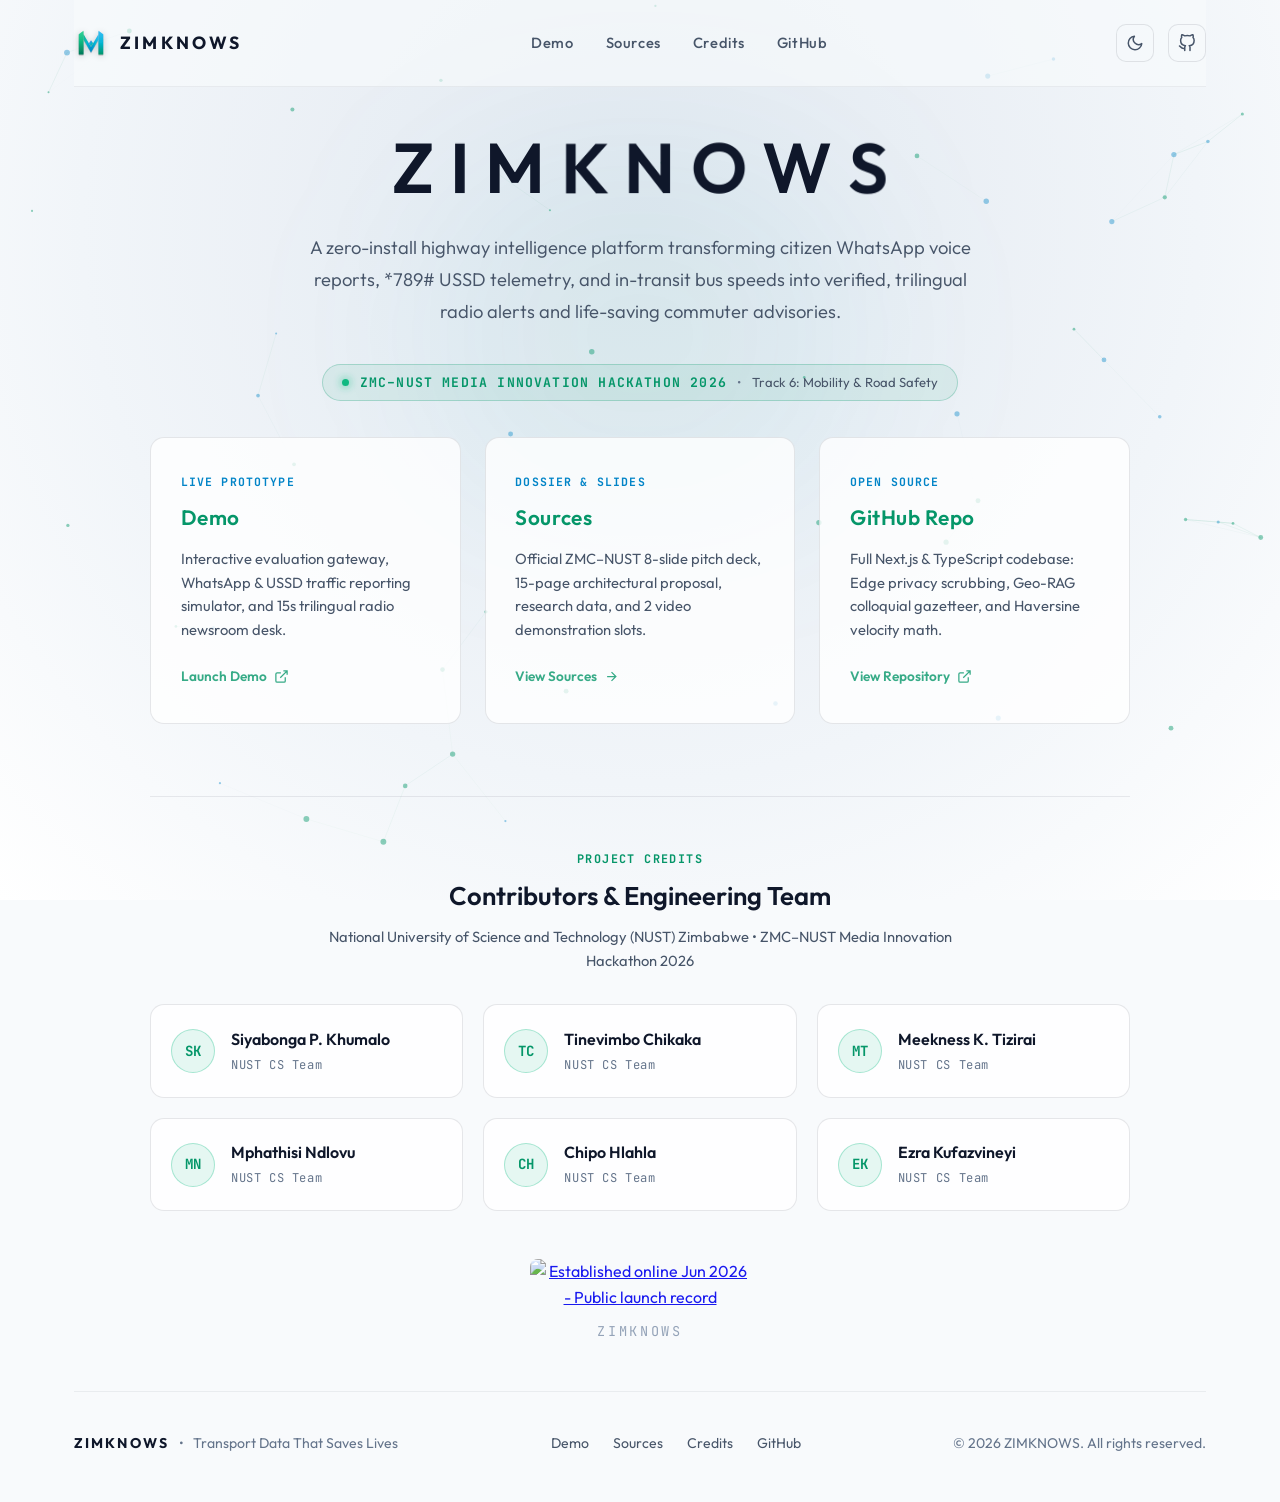
==== commit a9e1e079: "feat: update hero to ZIMKNOWS, add concrete innovation description, and add Credits section with tea" ====
--- a/index.html
+++ b/index.html
@@ -5,11 +5,11 @@
   <meta name="viewport" content="width=device-width, initial-scale=1.0">
   
   <!-- Primary SEO Meta Tags -->
-  <title>M.P.A.S — Systems & Technology Collective</title>
-  <meta name="title" content="M.P.A.S — Systems & Technology Collective">
-  <meta name="description" content="Official digital portal for M.P.A.S — Systems engineering, secure digital ecosystems, and network architecture collective.">
-  <meta name="keywords" content="M.P.A.S, MPAS, Systems Engineering, Software Collective, Network Architecture">
-  <meta name="author" content="M.P.A.S">
+  <title>ZIMKNOWS — Transport Data That Saves Lives</title>
+  <meta name="title" content="ZIMKNOWS — Transport Data That Saves Lives">
+  <meta name="description" content="Zero-install highway intelligence platform transforming citizen WhatsApp reports, *789# USSD telemetry, and in-transit bus speeds into verified, trilingual radio alerts.">
+  <meta name="keywords" content="Zimknows, ZMC NUST Hackathon, Mobility, Road Safety, Zimbabwe Highway Alerts, WhatsApp USSD Traffic, NUST Computer Science">
+  <meta name="author" content="Zimknows Team">
   <meta name="robots" content="index, follow, max-image-preview:large, max-snippet:-1, max-video-preview:-1">
   <link rel="canonical" href="https://mphathisi.com">
   <link rel="sitemap" type="application/xml" title="Sitemap" href="https://mphathisi.com/sitemap.xml">
@@ -17,17 +17,17 @@
   <!-- Open Graph / Facebook / LinkedIn Meta Tags -->
   <meta property="og:type" content="website">
   <meta property="og:url" content="https://mphathisi.com">
-  <meta property="og:title" content="M.P.A.S — Systems & Technology Collective">
-  <meta property="og:description" content="Official digital portal for M.P.A.S — Systems engineering, secure digital ecosystems, and network architecture collective.">
+  <meta property="og:title" content="ZIMKNOWS — Transport Data That Saves Lives">
+  <meta property="og:description" content="Zero-install highway intelligence platform transforming citizen WhatsApp reports, *789# USSD telemetry, and in-transit bus speeds into verified, trilingual radio alerts.">
   <meta property="og:image" content="https://mphathisi.com/mphathisi%20logo.png">
   <meta property="og:locale" content="en_US">
-  <meta property="og:site_name" content="M.P.A.S">
+  <meta property="og:site_name" content="ZIMKNOWS">
 
   <!-- Twitter Meta Tags -->
   <meta name="twitter:card" content="summary_large_image">
   <meta name="twitter:url" content="https://mphathisi.com">
-  <meta name="twitter:title" content="M.P.A.S — Systems & Technology Collective">
-  <meta name="twitter:description" content="Official digital portal for M.P.A.S — Systems engineering, secure digital ecosystems, and network architecture collective.">
+  <meta name="twitter:title" content="ZIMKNOWS — Transport Data That Saves Lives">
+  <meta name="twitter:description" content="Zero-install highway intelligence platform transforming citizen WhatsApp reports, *789# USSD telemetry, and in-transit bus speeds into verified, trilingual radio alerts.">
   <meta name="twitter:image" content="https://mphathisi.com/mphathisi%20logo.png">
 
   <!-- Favicon & Touch Icons -->
@@ -50,42 +50,20 @@
     "@context": "https://schema.org",
     "@graph": [
       {
-        "@type": "Organization",
-        "@id": "https://mphathisi.com/#organization",
-        "name": "M.P.A.S",
-        "alternateName": [
-          "MPAS",
-          "M.P.A.S Collective",
-          "MPAS Systems"
-        ],
-        "knowsAbout": [
-          "Computer Science",
-          "Software Engineering",
-          "Web Audio API & Spatial DSP",
-          "Full-Stack Development",
-          "Cloud Infrastructure",
-          "Network Security",
-          "Distributed Architecture"
-        ],
-        "address": {
-          "@type": "PostalAddress",
-          "addressLocality": "Bulawayo",
-          "addressCountry": "Zimbabwe"
-        },
-        "url": "https://mphathisi.com",
-        "email": [
-          "mailto:dev@mphathisi.com"
-        ]
+        "@type": "SoftwareApplication",
+        "@id": "https://mphathisi.com/#application",
+        "name": "ZIMKNOWS",
+        "applicationCategory": "TransportApplication",
+        "operatingSystem": "Web, WhatsApp, USSD",
+        "description": "Zero-install highway intelligence platform transforming WhatsApp voice reports, *789# USSD telemetry, and in-transit bus speeds into verified trilingual radio alerts.",
+        "url": "https://zimknows.vercel.app"
       },
       {
         "@type": "WebSite",
         "@id": "https://mphathisi.com/#website",
         "url": "https://mphathisi.com",
-        "name": "M.P.A.S — Systems & Technology Collective",
-        "description": "Master Entry Point & Digital Ecosystem of M.P.A.S",
-        "publisher": {
-          "@id": "https://mphathisi.com/#organization"
-        },
+        "name": "ZIMKNOWS — Transport Data That Saves Lives",
+        "description": "ZMC–NUST Media Innovation Hackathon 2026 Project Portal",
         "inLanguage": "en-US"
       }
     ]
@@ -107,13 +85,14 @@
     <header class="portal-header">
       <nav class="portal-nav" aria-label="Main Navigation">
         <a href="index.html" class="portal-brand">
-          <img src="logo.svg" alt="M.P.A.S Logo" class="brand-logo-img">
-          <span class="brand-title">M.P.A.S</span>
+          <img src="logo.svg" alt="Zimknows Logo" class="brand-logo-img">
+          <span class="brand-title">ZIMKNOWS</span>
         </a>
 
         <div class="portal-nav-links">
           <a href="https://zimknows.vercel.app" target="_blank" rel="noopener noreferrer" class="nav-link">Demo</a>
           <a href="sources.html" class="nav-link">Sources</a>
+          <a href="#credits" class="nav-link">Credits</a>
           <a href="https://github.com/theteqmaster-cyber/zimknows.git" target="_blank" rel="noopener noreferrer" class="nav-link">GitHub</a>
         </div>
 
@@ -142,21 +121,21 @@
         <div class="hero-inner">
 
           <!-- Wide Tracked Title with Kinetic Entropy-to-Order Letters -->
-          <h1 class="portal-title" id="kineticHeroTitle" aria-label="M.P.A.S" title="Click to rearrange">
-            <span class="kinetic-letter" data-char="M">M</span><span class="kinetic-letter dot" data-char=".">.</span><span class="kinetic-letter" data-char="P">P</span><span class="kinetic-letter dot" data-char=".">.</span><span class="kinetic-letter" data-char="A">A</span><span class="kinetic-letter dot" data-char=".">.</span><span class="kinetic-letter" data-char="S">S</span>
+          <h1 class="portal-title" id="kineticHeroTitle" aria-label="ZIMKNOWS" title="Click to rearrange">
+            <span class="kinetic-letter" data-char="Z">Z</span><span class="kinetic-letter" data-char="I">I</span><span class="kinetic-letter" data-char="M">M</span><span class="kinetic-letter" data-char="K">K</span><span class="kinetic-letter" data-char="N">N</span><span class="kinetic-letter" data-char="O">O</span><span class="kinetic-letter" data-char="W">W</span><span class="kinetic-letter" data-char="S">S</span>
           </h1>
 
-          <!-- Minimal High-Prestige Bio -->
+          <!-- Innovation Description -->
           <p class="portal-subtitle">
-            Pioneers in the digital frontier, architects of secure ecosystems, and sovereigns of the networked realm. Forging order from the chaos of the web.
+            A zero-install highway intelligence platform transforming citizen WhatsApp voice reports, *789# USSD telemetry, and in-transit bus speeds into verified, trilingual radio alerts and life-saving commuter advisories.
           </p>
 
-          <!-- Non-Intrusive Spotlight Tag -->
+          <!-- Spotlight Tag -->
           <div class="project-spotlight-tag">
             <span class="spotlight-pulse"></span>
-            <span class="spotlight-title">ZIMKNOWS</span>
+            <span class="spotlight-title">ZMC–NUST MEDIA INNOVATION HACKATHON 2026</span>
             <span class="spotlight-sep">•</span>
-            <span class="spotlight-meta">Transport Data That Saves Lives (ZMC–NUST 2026)</span>
+            <span class="spotlight-meta">Track 6: Mobility & Road Safety</span>
           </div>
 
           <!-- The 3 Gateway Cards: Demo, Sources, GitHub Repo -->
@@ -199,6 +178,71 @@
             </a>
 
           </div>
+
+          <!-- Credits Section -->
+          <section class="credits-section" id="credits">
+            <div class="credits-header">
+              <span class="credits-tag">PROJECT CREDITS</span>
+              <h2 class="credits-title">Contributors & Engineering Team</h2>
+              <p class="credits-desc">National University of Science and Technology (NUST) Zimbabwe • ZMC–NUST Media Innovation Hackathon 2026</p>
+            </div>
+
+            <div class="credits-grid">
+              <!-- Member 1 -->
+              <div class="credit-card">
+                <div class="credit-avatar">SK</div>
+                <div class="credit-info">
+                  <span class="credit-name">Siyabonga P. Khumalo</span>
+                  <span class="credit-role">NUST CS Team</span>
+                </div>
+              </div>
+
+              <!-- Member 2 -->
+              <div class="credit-card">
+                <div class="credit-avatar">TC</div>
+                <div class="credit-info">
+                  <span class="credit-name">Tinevimbo Chikaka</span>
+                  <span class="credit-role">NUST CS Team</span>
+                </div>
+              </div>
+
+              <!-- Member 3 -->
+              <div class="credit-card">
+                <div class="credit-avatar">MT</div>
+                <div class="credit-info">
+                  <span class="credit-name">Meekness K. Tizirai</span>
+                  <span class="credit-role">NUST CS Team</span>
+                </div>
+              </div>
+
+              <!-- Member 4 -->
+              <div class="credit-card">
+                <div class="credit-avatar">MN</div>
+                <div class="credit-info">
+                  <span class="credit-name">Mphathisi Ndlovu</span>
+                  <span class="credit-role">NUST CS Team</span>
+                </div>
+              </div>
+
+              <!-- Member 5 -->
+              <div class="credit-card">
+                <div class="credit-avatar">CH</div>
+                <div class="credit-info">
+                  <span class="credit-name">Chipo Hlahla</span>
+                  <span class="credit-role">NUST CS Team</span>
+                </div>
+              </div>
+
+              <!-- Member 6 -->
+              <div class="credit-card">
+                <div class="credit-avatar">EK</div>
+                <div class="credit-info">
+                  <span class="credit-name">Ezra Kufazvineyi</span>
+                  <span class="credit-role">NUST CS Team</span>
+                </div>
+              </div>
+            </div>
+          </section>
 
           <!-- Hero Bottom Seal & Identity Alias -->
           <div class="hero-seal-wrapper">
@@ -211,7 +255,7 @@
                 class="launch-seal-img"
               >
             </a>
-            <div class="portal-alias">M.P.A.S</div>
+            <div class="portal-alias">ZIMKNOWS</div>
           </div>
 
         </div>
@@ -222,22 +266,20 @@
     <footer class="portal-footer">
       <div class="footer-inner">
         <div class="footer-left">
-          <span class="footer-title">M.P.A.S</span>
+          <span class="footer-title">ZIMKNOWS</span>
           <span class="footer-sep">•</span>
-          <span class="footer-meta">Systems & Technology Collective</span>
-        </div>
-
-        <!-- Footer Links (Hidden: projects, skills, contact, github)
+          <span class="footer-meta">Transport Data That Saves Lives</span>
+        </div>
+
         <div class="footer-center">
-          <a href="projects.html">Projects</a>
-          <a href="skills.html">Skills</a>
-          <a href="contact.html">Contact</a>
-          <a href="https://github.com/theteqmaster-cyber" target="_blank" rel="noopener">GitHub</a>
-        </div>
-        -->
+          <a href="https://zimknows.vercel.app" target="_blank" rel="noopener noreferrer">Demo</a>
+          <a href="sources.html">Sources</a>
+          <a href="#credits">Credits</a>
+          <a href="https://github.com/theteqmaster-cyber/zimknows.git" target="_blank" rel="noopener noreferrer">GitHub</a>
+        </div>
 
         <div class="footer-right">
-          <p>&copy; <span id="year">2026</span> M.P.A.S. All rights reserved.</p>
+          <p>&copy; <span id="year">2026</span> ZIMKNOWS. All rights reserved.</p>
         </div>
       </div>
     </footer>
--- a/styles.css
+++ b/styles.css
@@ -1,5 +1,5 @@
 /* ==========================================================================
-   M.P.A.S — Cyber-Minimalist Portal Design System
+   ZIMKNOWS — Cyber-Minimalist Portal Design System
    Multi-Page Architecture with Cinematic View Transitions
    ========================================================================== */
 
@@ -336,19 +336,13 @@
   display: inline-block;
   position: relative;
   will-change: transform, opacity, filter;
-  margin-right: 0.1em;
+  margin-right: 0.22em;
   transition: transform 1.35s cubic-bezier(0.16, 1.25, 0.35, 1),
               opacity 1.1s ease,
               filter 1.1s ease,
               color 0.4s ease,
               text-shadow 0.4s ease;
   cursor: pointer;
-}
-
-.kinetic-letter.dot {
-  margin-right: 0.28em;
-  margin-left: 0.04em;
-  color: var(--accent-emerald);
 }
 
 .kinetic-letter:last-child {
@@ -1218,6 +1212,129 @@
 }
 
 /* ==========================================================================
+   Credits Section
+   ========================================================================== */
+.credits-section {
+  width: 100%;
+  max-width: 980px;
+  margin: 4.5rem auto 3rem;
+  text-align: center;
+  padding-top: 3rem;
+  border-top: 1px solid rgba(255, 255, 255, 0.06);
+}
+
+[data-theme="light"] .credits-section {
+  border-top-color: rgba(15, 23, 42, 0.08);
+}
+
+.credits-header {
+  margin-bottom: 2rem;
+}
+
+.credits-tag {
+  font-family: var(--font-mono);
+  font-size: 0.74rem;
+  font-weight: 700;
+  letter-spacing: 0.12em;
+  color: var(--accent-emerald);
+  display: inline-block;
+  margin-bottom: 0.5rem;
+}
+
+.credits-title {
+  font-size: 1.6rem;
+  font-weight: 600;
+  color: var(--text-primary);
+  margin-bottom: 0.5rem;
+}
+
+.credits-desc {
+  font-size: 0.92rem;
+  color: var(--text-secondary);
+  max-width: 640px;
+  margin: 0 auto;
+}
+
+.credits-grid {
+  display: grid;
+  grid-template-columns: repeat(3, 1fr);
+  gap: 1.25rem;
+  margin-top: 1.75rem;
+}
+
+@media (max-width: 768px) {
+  .credits-grid {
+    grid-template-columns: repeat(2, 1fr);
+  }
+}
+
+@media (max-width: 480px) {
+  .credits-grid {
+    grid-template-columns: 1fr;
+  }
+}
+
+.credit-card {
+  background: var(--card-bg);
+  border: 1px solid var(--card-border);
+  border-radius: var(--card-radius);
+  padding: 1.35rem 1.25rem;
+  display: flex;
+  align-items: center;
+  gap: 1rem;
+  text-align: left;
+  backdrop-filter: blur(var(--card-blur));
+  -webkit-backdrop-filter: blur(var(--card-blur));
+  transition: var(--transition-smooth);
+}
+
+.credit-card:hover {
+  transform: translateY(-3px);
+  border-color: var(--card-border-hover);
+  background: var(--card-bg-hover);
+  box-shadow: 0 12px 24px -8px var(--accent-emerald-glow);
+}
+
+.credit-avatar {
+  width: 44px;
+  height: 44px;
+  border-radius: 50%;
+  background: rgba(16, 185, 129, 0.1);
+  border: 1px solid rgba(16, 185, 129, 0.3);
+  color: var(--accent-emerald);
+  font-family: var(--font-mono);
+  font-weight: 700;
+  font-size: 0.88rem;
+  display: flex;
+  align-items: center;
+  justify-content: center;
+  flex-shrink: 0;
+}
+
+.credit-info {
+  display: flex;
+  flex-direction: column;
+  min-width: 0;
+}
+
+.credit-name {
+  font-size: 1rem;
+  font-weight: 600;
+  color: var(--text-primary);
+  white-space: nowrap;
+  overflow: hidden;
+  text-overflow: ellipsis;
+}
+
+.credit-role {
+  font-size: 0.76rem;
+  font-family: var(--font-mono);
+  color: var(--text-muted);
+  letter-spacing: 0.05em;
+  margin-top: 0.2rem;
+}
+
+/* ==========================================================================
    Responsive Adaptations
    ========================================================================== */
 @media (max-width: 880px) {
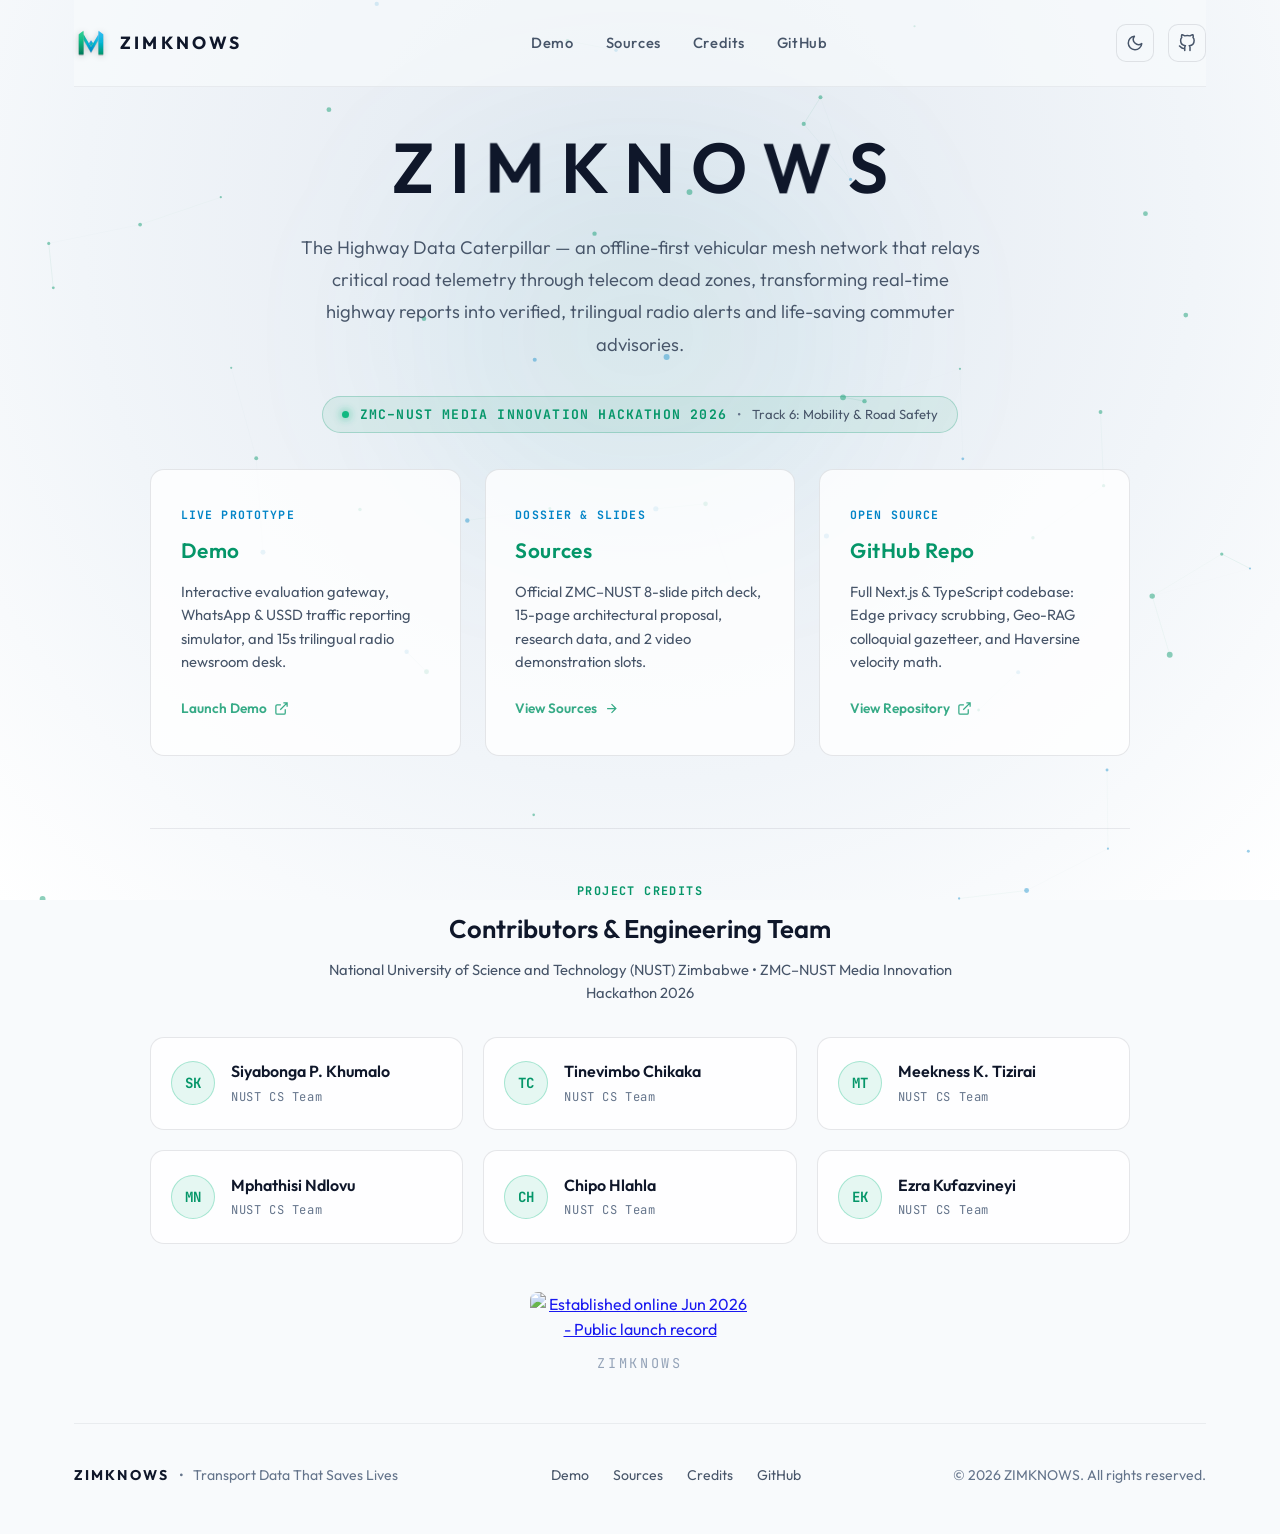
==== commit c7825cc6: "feat: put The Highway Data Caterpillar at the front of the hero innovation description" ====
--- a/index.html
+++ b/index.html
@@ -7,8 +7,8 @@
   <!-- Primary SEO Meta Tags -->
   <title>ZIMKNOWS — Transport Data That Saves Lives</title>
   <meta name="title" content="ZIMKNOWS — Transport Data That Saves Lives">
-  <meta name="description" content="Zero-install highway intelligence platform transforming citizen WhatsApp reports, *789# USSD telemetry, and in-transit bus speeds into verified, trilingual radio alerts.">
-  <meta name="keywords" content="Zimknows, ZMC NUST Hackathon, Mobility, Road Safety, Zimbabwe Highway Alerts, WhatsApp USSD Traffic, NUST Computer Science">
+  <meta name="description" content="The Highway Data Caterpillar — an offline-first vehicular mesh network relaying road telemetry through dead zones, transforming reports into verified trilingual radio alerts.">
+  <meta name="keywords" content="Data Caterpillar, Zimknows, ZMC NUST Hackathon, Mobility, Road Safety, Zimbabwe Highway Alerts, WhatsApp USSD Traffic, NUST Computer Science">
   <meta name="author" content="Zimknows Team">
   <meta name="robots" content="index, follow, max-image-preview:large, max-snippet:-1, max-video-preview:-1">
   <link rel="canonical" href="https://mphathisi.com">
@@ -18,7 +18,7 @@
   <meta property="og:type" content="website">
   <meta property="og:url" content="https://mphathisi.com">
   <meta property="og:title" content="ZIMKNOWS — Transport Data That Saves Lives">
-  <meta property="og:description" content="Zero-install highway intelligence platform transforming citizen WhatsApp reports, *789# USSD telemetry, and in-transit bus speeds into verified, trilingual radio alerts.">
+  <meta property="og:description" content="The Highway Data Caterpillar — an offline-first vehicular mesh network relaying road telemetry through dead zones, transforming reports into verified trilingual radio alerts.">
   <meta property="og:image" content="https://mphathisi.com/mphathisi%20logo.png">
   <meta property="og:locale" content="en_US">
   <meta property="og:site_name" content="ZIMKNOWS">
@@ -27,7 +27,7 @@
   <meta name="twitter:card" content="summary_large_image">
   <meta name="twitter:url" content="https://mphathisi.com">
   <meta name="twitter:title" content="ZIMKNOWS — Transport Data That Saves Lives">
-  <meta name="twitter:description" content="Zero-install highway intelligence platform transforming citizen WhatsApp reports, *789# USSD telemetry, and in-transit bus speeds into verified, trilingual radio alerts.">
+  <meta name="twitter:description" content="The Highway Data Caterpillar — an offline-first vehicular mesh network relaying road telemetry through dead zones, transforming reports into verified trilingual radio alerts.">
   <meta name="twitter:image" content="https://mphathisi.com/mphathisi%20logo.png">
 
   <!-- Favicon & Touch Icons -->
@@ -55,7 +55,7 @@
         "name": "ZIMKNOWS",
         "applicationCategory": "TransportApplication",
         "operatingSystem": "Web, WhatsApp, USSD",
-        "description": "Zero-install highway intelligence platform transforming WhatsApp voice reports, *789# USSD telemetry, and in-transit bus speeds into verified trilingual radio alerts.",
+        "description": "The Highway Data Caterpillar — an offline-first vehicular mesh network relaying road telemetry through dead zones, transforming reports into verified trilingual radio alerts.",
         "url": "https://zimknows.vercel.app"
       },
       {
@@ -125,9 +125,9 @@
             <span class="kinetic-letter" data-char="Z">Z</span><span class="kinetic-letter" data-char="I">I</span><span class="kinetic-letter" data-char="M">M</span><span class="kinetic-letter" data-char="K">K</span><span class="kinetic-letter" data-char="N">N</span><span class="kinetic-letter" data-char="O">O</span><span class="kinetic-letter" data-char="W">W</span><span class="kinetic-letter" data-char="S">S</span>
           </h1>
 
-          <!-- Innovation Description -->
+          <!-- Innovation Description: The Highway Data Caterpillar -->
           <p class="portal-subtitle">
-            A zero-install highway intelligence platform transforming citizen WhatsApp voice reports, *789# USSD telemetry, and in-transit bus speeds into verified, trilingual radio alerts and life-saving commuter advisories.
+            The Highway Data Caterpillar — an offline-first vehicular mesh network that relays critical road telemetry through telecom dead zones, transforming real-time highway reports into verified, trilingual radio alerts and life-saving commuter advisories.
           </p>
 
           <!-- Spotlight Tag -->
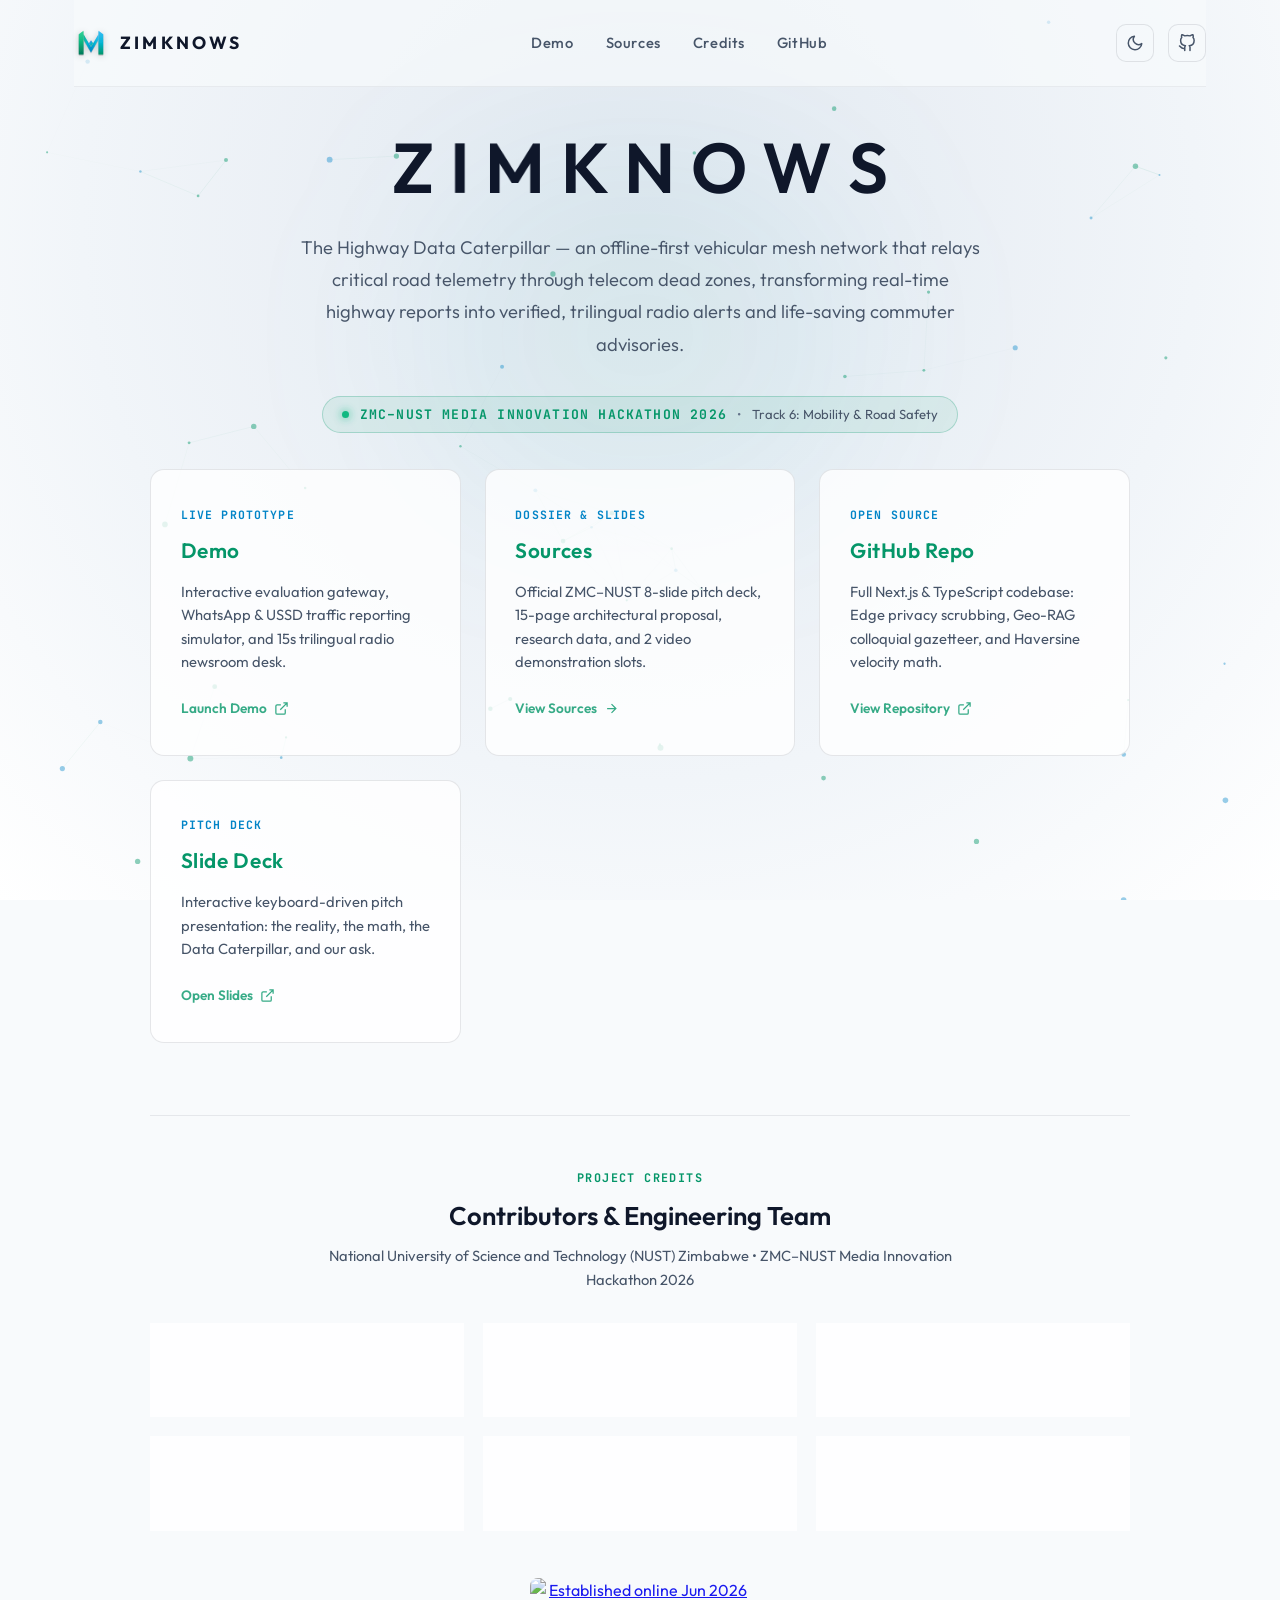
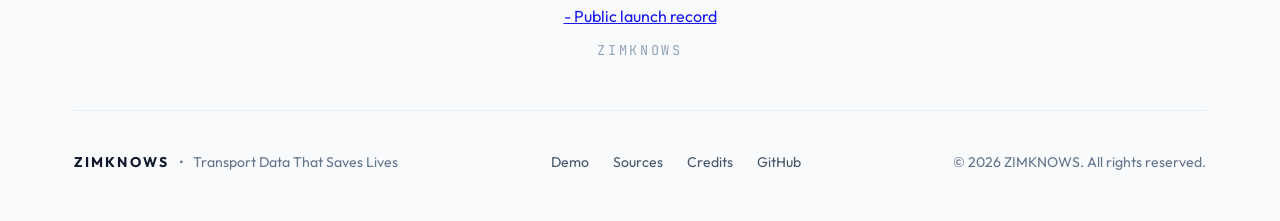
==== commit fb0b6c65: "Add Slide Deck card to hero" ====
--- a/index.html
+++ b/index.html
@@ -177,6 +177,18 @@
               </div>
             </a>
 
+            <!-- Card 4: Slide Deck -->
+            <a href="https://slidedeckzimknows.vercel.app/" target="_blank" rel="noopener noreferrer" class="gateway-card">
+              <div class="card-accent-line"></div>
+              <div class="card-tag">PITCH DECK</div>
+              <h2 class="card-title">Slide Deck</h2>
+              <p class="card-desc">Interactive keyboard-driven pitch presentation: the reality, the math, the Data Caterpillar, and our ask.</p>
+              <div class="card-footer-link">
+                <span>Open Slides</span>
+                <svg class="arrow-svg" viewBox="0 0 24 24" fill="none" stroke="currentColor" stroke-width="2"><path d="M18 13v6a2 2 0 0 1-2 2H5a2 2 0 0 1-2-2V8a2 2 0 0 1 2-2h6M15 3h6v6M10 14L21 3"/></svg>
+              </div>
+            </a>
+
           </div>
 
           <!-- Credits Section -->
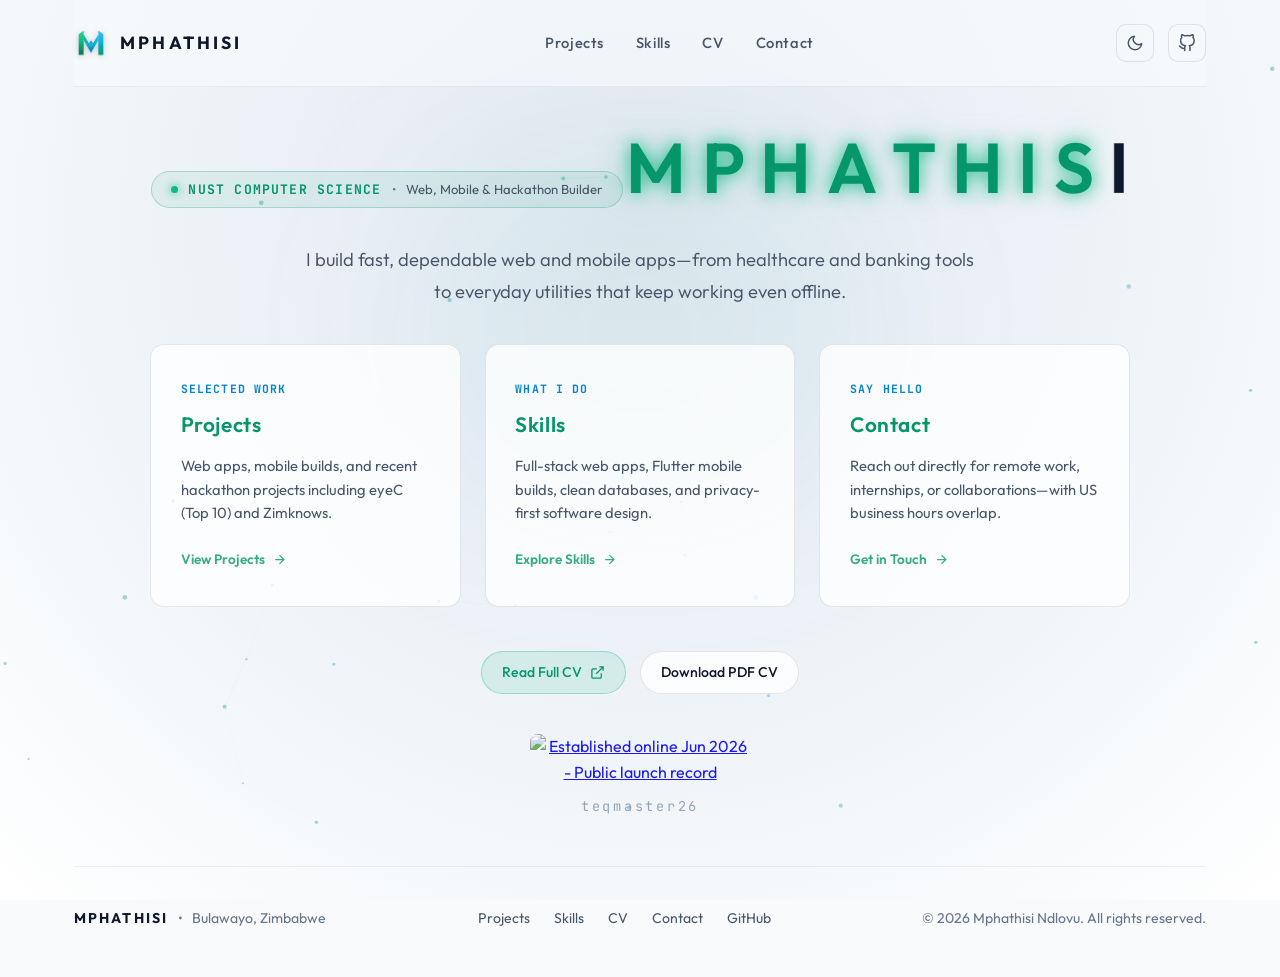
==== commit 0c160c33: "feat: restore personal mphathisi.com showcase with clean, jargon-free copy, hackathon highlights, an" ====
--- a/index.html
+++ b/index.html
@@ -3,31 +3,31 @@
 <head>
   <meta charset="UTF-8">
   <meta name="viewport" content="width=device-width, initial-scale=1.0">
-  
+
   <!-- Primary SEO Meta Tags -->
-  <title>ZIMKNOWS — Transport Data That Saves Lives</title>
-  <meta name="title" content="ZIMKNOWS — Transport Data That Saves Lives">
-  <meta name="description" content="The Highway Data Caterpillar — an offline-first vehicular mesh network relaying road telemetry through dead zones, transforming reports into verified trilingual radio alerts.">
-  <meta name="keywords" content="Data Caterpillar, Zimknows, ZMC NUST Hackathon, Mobility, Road Safety, Zimbabwe Highway Alerts, WhatsApp USSD Traffic, NUST Computer Science">
-  <meta name="author" content="Zimknows Team">
+  <title>MPHATHISI — Full-Stack Web & Mobile Developer</title>
+  <meta name="title" content="MPHATHISI — Full-Stack Web & Mobile Developer">
+  <meta name="description" content="Mphathisi Ndlovu — Computer Science student at NUST Zimbabwe building fast, reliable web and mobile apps, offline-first tools, and hackathon projects.">
+  <meta name="keywords" content="Mphathisi, Mphathisi Ndlovu, Teqmaster, NUST Zimbabwe, Bulawayo Developer, Software Engineer, Flutter, Next.js, TypeScript, Zimknows, eyeC, Zwanane, CT MedAid, Okotunes">
+  <meta name="author" content="Mphathisi Ndlovu">
   <meta name="robots" content="index, follow, max-image-preview:large, max-snippet:-1, max-video-preview:-1">
   <link rel="canonical" href="https://mphathisi.com">
   <link rel="sitemap" type="application/xml" title="Sitemap" href="https://mphathisi.com/sitemap.xml">
 
-  <!-- Open Graph / Facebook / LinkedIn Meta Tags -->
-  <meta property="og:type" content="website">
+  <!-- Open Graph / Social Meta Tags -->
+  <meta property="og:type" content="profile">
   <meta property="og:url" content="https://mphathisi.com">
-  <meta property="og:title" content="ZIMKNOWS — Transport Data That Saves Lives">
-  <meta property="og:description" content="The Highway Data Caterpillar — an offline-first vehicular mesh network relaying road telemetry through dead zones, transforming reports into verified trilingual radio alerts.">
+  <meta property="og:title" content="MPHATHISI — Full-Stack Web & Mobile Developer">
+  <meta property="og:description" content="Mphathisi Ndlovu — Computer Science student at NUST Zimbabwe building fast, reliable web and mobile apps that work even offline.">
   <meta property="og:image" content="https://mphathisi.com/mphathisi%20logo.png">
   <meta property="og:locale" content="en_US">
-  <meta property="og:site_name" content="ZIMKNOWS">
+  <meta property="og:site_name" content="Mphathisi">
 
   <!-- Twitter Meta Tags -->
   <meta name="twitter:card" content="summary_large_image">
   <meta name="twitter:url" content="https://mphathisi.com">
-  <meta name="twitter:title" content="ZIMKNOWS — Transport Data That Saves Lives">
-  <meta name="twitter:description" content="The Highway Data Caterpillar — an offline-first vehicular mesh network relaying road telemetry through dead zones, transforming reports into verified trilingual radio alerts.">
+  <meta name="twitter:title" content="MPHATHISI — Full-Stack Web & Mobile Developer">
+  <meta name="twitter:description" content="Mphathisi Ndlovu — Computer Science student at NUST Zimbabwe building fast, reliable web and mobile apps.">
   <meta name="twitter:image" content="https://mphathisi.com/mphathisi%20logo.png">
 
   <!-- Favicon & Touch Icons -->
@@ -36,10 +36,10 @@
   <link rel="icon" type="image/png" sizes="16x16" href="favicon-16x16.png">
   <link rel="apple-touch-icon" sizes="180x180" href="apple-touch-icon.png">
 
-  <!-- Google Fonts: Outfit, Plus Jakarta Sans, Inter & JetBrains Mono -->
+  <!-- Lightweight Google Fonts (Only Needed Weights) -->
   <link rel="preconnect" href="https://fonts.googleapis.com">
   <link rel="preconnect" href="https://fonts.gstatic.com" crossorigin>
-  <link href="https://fonts.googleapis.com/css2?family=Inter:wght@300;400;500;600;700&family=JetBrains+Mono:wght@400;500;600&family=Outfit:wght@300;400;500;600;700;800;900&family=Plus+Jakarta+Sans:wght@400;500;600;700;800&display=swap" rel="stylesheet">
+  <link href="https://fonts.googleapis.com/css2?family=Inter:wght@400;500;600&family=JetBrains+Mono:wght@400;500;600&family=Outfit:wght@400;500;600;700&display=swap" rel="stylesheet">
 
   <!-- Stylesheet -->
   <link rel="stylesheet" href="styles.css">
@@ -50,20 +50,41 @@
     "@context": "https://schema.org",
     "@graph": [
       {
-        "@type": "SoftwareApplication",
-        "@id": "https://mphathisi.com/#application",
-        "name": "ZIMKNOWS",
-        "applicationCategory": "TransportApplication",
-        "operatingSystem": "Web, WhatsApp, USSD",
-        "description": "The Highway Data Caterpillar — an offline-first vehicular mesh network relaying road telemetry through dead zones, transforming reports into verified trilingual radio alerts.",
-        "url": "https://zimknows.vercel.app"
+        "@type": "Person",
+        "@id": "https://mphathisi.com/#person",
+        "name": "Mphathisi Ndlovu",
+        "alternateName": ["Teqmaster", "The Teq-master", "theteqmaster-cyber"],
+        "jobTitle": "Full-Stack Software Engineer",
+        "affiliation": {
+          "@type": "CollegeOrUniversity",
+          "name": "National University of Science and Technology (NUST)",
+          "sameAs": "https://www.nust.ac.zw"
+        },
+        "address": {
+          "@type": "PostalAddress",
+          "addressLocality": "Bulawayo",
+          "addressCountry": "Zimbabwe"
+        },
+        "url": "https://mphathisi.com",
+        "email": [
+          "mailto:dev@mphathisi.com",
+          "mailto:ndlovumphathisi23@gmail.com"
+        ],
+        "sameAs": [
+          "https://github.com/theteqmaster-cyber",
+          "https://cv.mphathisi.com",
+          "https://okotunes.mphathisi.com",
+          "https://studybreak.mphathisi.com",
+          "https://notak.mphathisi.com"
+        ]
       },
       {
         "@type": "WebSite",
         "@id": "https://mphathisi.com/#website",
         "url": "https://mphathisi.com",
-        "name": "ZIMKNOWS — Transport Data That Saves Lives",
-        "description": "ZMC–NUST Media Innovation Hackathon 2026 Project Portal",
+        "name": "MPHATHISI — Official Site",
+        "description": "Personal site and project showcase of Mphathisi Ndlovu",
+        "publisher": { "@id": "https://mphathisi.com/#person" },
         "inLanguage": "en-US"
       }
     ]
@@ -72,10 +93,8 @@
 </head>
 <body class="portal-body">
 
-  <!-- Ambient Interactive Particle Canvas -->
+  <!-- Subtle Background Canvas & Glow -->
   <canvas id="particleCanvas" aria-hidden="true"></canvas>
-
-  <!-- Cyber Abyss Background Lighting -->
   <div class="cyber-glow-aura" aria-hidden="true"></div>
 
   <!-- Master Site Container -->
@@ -85,19 +104,18 @@
     <header class="portal-header">
       <nav class="portal-nav" aria-label="Main Navigation">
         <a href="index.html" class="portal-brand">
-          <img src="logo.svg" alt="Zimknows Logo" class="brand-logo-img">
-          <span class="brand-title">ZIMKNOWS</span>
+          <img src="logo.svg" alt="Mphathisi Logo" class="brand-logo-img">
+          <span class="brand-title">MPHATHISI</span>
         </a>
 
         <div class="portal-nav-links">
-          <a href="https://zimknows.vercel.app" target="_blank" rel="noopener noreferrer" class="nav-link">Demo</a>
-          <a href="sources.html" class="nav-link">Sources</a>
-          <a href="#credits" class="nav-link">Credits</a>
-          <a href="https://github.com/theteqmaster-cyber/zimknows.git" target="_blank" rel="noopener noreferrer" class="nav-link">GitHub</a>
+          <a href="projects.html" class="nav-link">Projects</a>
+          <a href="skills.html" class="nav-link">Skills</a>
+          <a href="https://cv.mphathisi.com" target="_blank" rel="noopener noreferrer" class="nav-link">CV</a>
+          <a href="contact.html" class="nav-link">Contact</a>
         </div>
 
         <div class="portal-nav-actions">
-          <!-- Light/Dark Mode Switcher -->
           <button id="themeToggleBtn" class="theme-toggle-btn" aria-label="Toggle Theme" title="Toggle Theme">
             <svg class="theme-icon sun-icon" viewBox="0 0 24 24" fill="none" stroke="currentColor" stroke-width="2" stroke-linecap="round" stroke-linejoin="round">
               <circle cx="12" cy="12" r="5"/><path d="M12 1v2M12 21v2M4.22 4.22l1.42 1.42M18.36 18.36l1.42 1.42M1 12h2M21 12h2M4.22 19.78l1.42-1.42M18.36 5.64l1.42-1.42"/>
@@ -107,156 +125,89 @@
             </svg>
           </button>
 
-          <!-- GitHub Link -->
-          <a href="https://github.com/theteqmaster-cyber/zimknows.git" target="_blank" rel="noopener noreferrer" class="nav-icon-btn" aria-label="Zimknows GitHub Repository" title="GitHub Repository">
+          <a href="https://github.com/theteqmaster-cyber" target="_blank" rel="noopener noreferrer" class="nav-icon-btn" aria-label="GitHub Profile" title="GitHub">
             <svg viewBox="0 0 24 24" fill="none" stroke="currentColor" stroke-width="2" stroke-linecap="round" stroke-linejoin="round"><path d="M9 19c-5 1.5-5-2.5-7-3m14 6v-3.87a3.37 3.37 0 0 0-.94-2.61c3.14-.35 6.44-1.54 6.44-7A5.44 5.44 0 0 0 20 4.77 5.07 5.07 0 0 0 19.91 1S18.73.65 16 2.48a13.38 13.38 0 0 0-7 0C6.27.65 5.09 1 5.09 1A5.07 5.07 0 0 0 5 4.77a5.44 5.44 0 0 0-1.5 3.78c0 5.42 3.3 6.61 6.44 7A3.37 3.37 0 0 0 9 18.13V22"/></svg>
           </a>
         </div>
       </nav>
     </header>
 
-    <!-- Main Hero Portal (Framed Viewport) -->
+    <!-- Main Hero Portal -->
     <main class="portal-main">
       <section class="portal-hero">
         <div class="hero-inner">
 
-          <!-- Wide Tracked Title with Kinetic Entropy-to-Order Letters -->
-          <h1 class="portal-title" id="kineticHeroTitle" aria-label="ZIMKNOWS" title="Click to rearrange">
-            <span class="kinetic-letter" data-char="Z">Z</span><span class="kinetic-letter" data-char="I">I</span><span class="kinetic-letter" data-char="M">M</span><span class="kinetic-letter" data-char="K">K</span><span class="kinetic-letter" data-char="N">N</span><span class="kinetic-letter" data-char="O">O</span><span class="kinetic-letter" data-char="W">W</span><span class="kinetic-letter" data-char="S">S</span>
-          </h1>
-
-          <!-- Innovation Description: The Highway Data Caterpillar -->
-          <p class="portal-subtitle">
-            The Highway Data Caterpillar — an offline-first vehicular mesh network that relays critical road telemetry through telecom dead zones, transforming real-time highway reports into verified, trilingual radio alerts and life-saving commuter advisories.
-          </p>
-
-          <!-- Spotlight Tag -->
+          <!-- Subtle Status Pill -->
           <div class="project-spotlight-tag">
             <span class="spotlight-pulse"></span>
-            <span class="spotlight-title">ZMC–NUST MEDIA INNOVATION HACKATHON 2026</span>
+            <span class="spotlight-title">NUST COMPUTER SCIENCE</span>
             <span class="spotlight-sep">•</span>
-            <span class="spotlight-meta">Track 6: Mobility & Road Safety</span>
-          </div>
-
-          <!-- The 3 Gateway Cards: Demo, Sources, GitHub Repo -->
+            <span class="spotlight-meta">Web, Mobile &amp; Hackathon Builder</span>
+          </div>
+
+          <!-- Wide Tracked Title with Kinetic Letters -->
+          <h1 class="portal-title" id="kineticHeroTitle" aria-label="MPHATHISI" title="Click to rearrange">
+            <span class="kinetic-letter" data-char="M">M</span><span class="kinetic-letter" data-char="P">P</span><span class="kinetic-letter" data-char="H">H</span><span class="kinetic-letter" data-char="A">A</span><span class="kinetic-letter" data-char="T">T</span><span class="kinetic-letter" data-char="H">H</span><span class="kinetic-letter" data-char="I">I</span><span class="kinetic-letter" data-char="S">S</span><span class="kinetic-letter" data-char="I">I</span>
+          </h1>
+
+          <!-- Clear, Calm Intro -->
+          <p class="portal-subtitle">
+            I build fast, dependable web and mobile apps—from healthcare and banking tools to everyday utilities that keep working even offline.
+          </p>
+
+          <!-- The 3 Clean Gateway Cards -->
           <div class="gateway-cards">
 
-            <!-- Card 1: Demo -->
-            <a href="https://zimknows.vercel.app" target="_blank" rel="noopener noreferrer" class="gateway-card">
+            <!-- Card 1: Projects & Hackathons -->
+            <a href="projects.html" class="gateway-card">
               <div class="card-accent-line"></div>
-              <div class="card-tag">LIVE PROTOTYPE</div>
-              <h2 class="card-title">Demo</h2>
-              <p class="card-desc">Interactive evaluation gateway, WhatsApp & USSD traffic reporting simulator, and 15s trilingual radio newsroom desk.</p>
+              <div class="card-tag">SELECTED WORK</div>
+              <h2 class="card-title">Projects</h2>
+              <p class="card-desc">Web apps, mobile builds, and recent hackathon projects including eyeC (Top 10) and Zimknows.</p>
               <div class="card-footer-link">
-                <span>Launch Demo</span>
-                <svg class="arrow-svg" viewBox="0 0 24 24" fill="none" stroke="currentColor" stroke-width="2"><path d="M18 13v6a2 2 0 0 1-2 2H5a2 2 0 0 1-2-2V8a2 2 0 0 1 2-2h6M15 3h6v6M10 14L21 3"/></svg>
-              </div>
-            </a>
-
-            <!-- Card 2: Sources -->
-            <a href="sources.html" class="gateway-card">
-              <div class="card-accent-line"></div>
-              <div class="card-tag">DOSSIER & SLIDES</div>
-              <h2 class="card-title">Sources</h2>
-              <p class="card-desc">Official ZMC–NUST 8-slide pitch deck, 15-page architectural proposal, research data, and 2 video demonstration slots.</p>
-              <div class="card-footer-link">
-                <span>View Sources</span>
+                <span>View Projects</span>
                 <svg class="arrow-svg" viewBox="0 0 24 24" fill="none" stroke="currentColor" stroke-width="2"><path d="M5 12h14M12 5l7 7-7 7"/></svg>
               </div>
             </a>
 
-            <!-- Card 3: GitHub Repo -->
-            <a href="https://github.com/theteqmaster-cyber/zimknows.git" target="_blank" rel="noopener noreferrer" class="gateway-card">
+            <!-- Card 2: Skills & Focus -->
+            <a href="skills.html" class="gateway-card">
               <div class="card-accent-line"></div>
-              <div class="card-tag">OPEN SOURCE</div>
-              <h2 class="card-title">GitHub Repo</h2>
-              <p class="card-desc">Full Next.js & TypeScript codebase: Edge privacy scrubbing, Geo-RAG colloquial gazetteer, and Haversine velocity math.</p>
+              <div class="card-tag">WHAT I DO</div>
+              <h2 class="card-title">Skills</h2>
+              <p class="card-desc">Full-stack web apps, Flutter mobile builds, clean databases, and privacy-first software design.</p>
               <div class="card-footer-link">
-                <span>View Repository</span>
-                <svg class="arrow-svg" viewBox="0 0 24 24" fill="none" stroke="currentColor" stroke-width="2"><path d="M18 13v6a2 2 0 0 1-2 2H5a2 2 0 0 1-2-2V8a2 2 0 0 1 2-2h6M15 3h6v6M10 14L21 3"/></svg>
+                <span>Explore Skills</span>
+                <svg class="arrow-svg" viewBox="0 0 24 24" fill="none" stroke="currentColor" stroke-width="2"><path d="M5 12h14M12 5l7 7-7 7"/></svg>
               </div>
             </a>
 
-            <!-- Card 4: Slide Deck -->
-            <a href="https://slidedeckzimknows.vercel.app/" target="_blank" rel="noopener noreferrer" class="gateway-card">
+            <!-- Card 3: Contact -->
+            <a href="contact.html" class="gateway-card">
               <div class="card-accent-line"></div>
-              <div class="card-tag">PITCH DECK</div>
-              <h2 class="card-title">Slide Deck</h2>
-              <p class="card-desc">Interactive keyboard-driven pitch presentation: the reality, the math, the Data Caterpillar, and our ask.</p>
+              <div class="card-tag">SAY HELLO</div>
+              <h2 class="card-title">Contact</h2>
+              <p class="card-desc">Reach out directly for remote work, internships, or collaborations—with US business hours overlap.</p>
               <div class="card-footer-link">
-                <span>Open Slides</span>
-                <svg class="arrow-svg" viewBox="0 0 24 24" fill="none" stroke="currentColor" stroke-width="2"><path d="M18 13v6a2 2 0 0 1-2 2H5a2 2 0 0 1-2-2V8a2 2 0 0 1 2-2h6M15 3h6v6M10 14L21 3"/></svg>
+                <span>Get in Touch</span>
+                <svg class="arrow-svg" viewBox="0 0 24 24" fill="none" stroke="currentColor" stroke-width="2"><path d="M5 12h14M12 5l7 7-7 7"/></svg>
               </div>
             </a>
 
           </div>
 
-          <!-- Credits Section -->
-          <section class="credits-section" id="credits">
-            <div class="credits-header">
-              <span class="credits-tag">PROJECT CREDITS</span>
-              <h2 class="credits-title">Contributors & Engineering Team</h2>
-              <p class="credits-desc">National University of Science and Technology (NUST) Zimbabwe • ZMC–NUST Media Innovation Hackathon 2026</p>
-            </div>
-
-            <div class="credits-grid">
-              <!-- Member 1 -->
-              <div class="credit-card">
-                <div class="credit-avatar">SK</div>
-                <div class="credit-info">
-                  <span class="credit-name">Siyabonga P. Khumalo</span>
-                  <span class="credit-role">NUST CS Team</span>
-                </div>
-              </div>
-
-              <!-- Member 2 -->
-              <div class="credit-card">
-                <div class="credit-avatar">TC</div>
-                <div class="credit-info">
-                  <span class="credit-name">Tinevimbo Chikaka</span>
-                  <span class="credit-role">NUST CS Team</span>
-                </div>
-              </div>
-
-              <!-- Member 3 -->
-              <div class="credit-card">
-                <div class="credit-avatar">MT</div>
-                <div class="credit-info">
-                  <span class="credit-name">Meekness K. Tizirai</span>
-                  <span class="credit-role">NUST CS Team</span>
-                </div>
-              </div>
-
-              <!-- Member 4 -->
-              <div class="credit-card">
-                <div class="credit-avatar">MN</div>
-                <div class="credit-info">
-                  <span class="credit-name">Mphathisi Ndlovu</span>
-                  <span class="credit-role">NUST CS Team</span>
-                </div>
-              </div>
-
-              <!-- Member 5 -->
-              <div class="credit-card">
-                <div class="credit-avatar">CH</div>
-                <div class="credit-info">
-                  <span class="credit-name">Chipo Hlahla</span>
-                  <span class="credit-role">NUST CS Team</span>
-                </div>
-              </div>
-
-              <!-- Member 6 -->
-              <div class="credit-card">
-                <div class="credit-avatar">EK</div>
-                <div class="credit-info">
-                  <span class="credit-name">Ezra Kufazvineyi</span>
-                  <span class="credit-role">NUST CS Team</span>
-                </div>
-              </div>
-            </div>
-          </section>
-
-          <!-- Hero Bottom Seal & Identity Alias -->
+          <!-- Clean Direct CV Links -->
+          <div class="hero-quick-links">
+            <a href="https://cv.mphathisi.com" target="_blank" rel="noopener noreferrer" class="quick-link-pill primary">
+              <span>Read Full CV</span>
+              <svg class="arrow-svg" viewBox="0 0 24 24" fill="none" stroke="currentColor" stroke-width="2"><path d="M18 13v6a2 2 0 0 1-2 2H5a2 2 0 0 1-2-2V8a2 2 0 0 1 2-2h6M15 3h6v6M10 14L21 3"/></svg>
+            </a>
+            <a href="https://cv.mphathisi.com/download" target="_blank" rel="noopener noreferrer" class="quick-link-pill">
+              <span>Download PDF CV</span>
+            </a>
+          </div>
+
+          <!-- Hero Bottom Seal & Alias -->
           <div class="hero-seal-wrapper">
             <a href="https://websitelaunches.com/site/mphathisi.com" target="_blank" rel="noopener" class="launch-seal-link" title="Established Online Jun 2026 - Public Launch Record">
               <img
@@ -264,41 +215,42 @@
                 alt="Established online Jun 2026 - Public launch record"
                 width="220"
                 height="48"
+                loading="lazy"
                 class="launch-seal-img"
               >
             </a>
-            <div class="portal-alias">ZIMKNOWS</div>
+            <div class="portal-alias">teqmaster26</div>
           </div>
 
         </div>
       </section>
     </main>
 
-    <!-- Master Minimalist Footer -->
+    <!-- Minimalist Footer -->
     <footer class="portal-footer">
       <div class="footer-inner">
         <div class="footer-left">
-          <span class="footer-title">ZIMKNOWS</span>
+          <span class="footer-title">MPHATHISI</span>
           <span class="footer-sep">•</span>
-          <span class="footer-meta">Transport Data That Saves Lives</span>
+          <span class="footer-meta">Bulawayo, Zimbabwe</span>
         </div>
 
         <div class="footer-center">
-          <a href="https://zimknows.vercel.app" target="_blank" rel="noopener noreferrer">Demo</a>
-          <a href="sources.html">Sources</a>
-          <a href="#credits">Credits</a>
-          <a href="https://github.com/theteqmaster-cyber/zimknows.git" target="_blank" rel="noopener noreferrer">GitHub</a>
+          <a href="projects.html">Projects</a>
+          <a href="skills.html">Skills</a>
+          <a href="https://cv.mphathisi.com" target="_blank" rel="noopener noreferrer">CV</a>
+          <a href="contact.html">Contact</a>
+          <a href="https://github.com/theteqmaster-cyber" target="_blank" rel="noopener noreferrer">GitHub</a>
         </div>
 
         <div class="footer-right">
-          <p>&copy; <span id="year">2026</span> ZIMKNOWS. All rights reserved.</p>
+          <p>&copy; <span id="year">2026</span> Mphathisi Ndlovu. All rights reserved.</p>
         </div>
       </div>
     </footer>
 
   </div>
 
-  <!-- Interactivity & Page Transition Script -->
-  <script src="app.js"></script>
+  <script src="app.js" defer></script>
 </body>
 </html>
--- a/styles.css
+++ b/styles.css
@@ -1,6 +1,6 @@
 /* ==========================================================================
-   ZIMKNOWS — Cyber-Minimalist Portal Design System
-   Multi-Page Architecture with Cinematic View Transitions
+   MPHATHISI — Minimalist Personal Portal Design System
+   Clean, Fast, Multi-Page Architecture
    ========================================================================== */
 
 /* Modern View Transition Navigation */
@@ -118,11 +118,11 @@
   display: flex;
   flex-direction: column;
   min-height: 100vh;
-  animation: pageFadeIn 0.35s cubic-bezier(0.16, 1, 0.3, 1) forwards;
+  animation: pageFadeIn 0.22s cubic-bezier(0.16, 1, 0.3, 1) forwards;
 }
 
 body.page-exiting .site-container {
-  animation: pageFadeOut 0.2s ease-in forwards;
+  animation: pageFadeOut 0.1s ease-in forwards;
 }
 
 @keyframes pageFadeIn {
@@ -1335,6 +1335,148 @@
 }
 
 /* ==========================================================================
+   Clean Personal Portal Utilities (Quick Links, Groups, Skill Pills)
+   ========================================================================== */
+.hero-quick-links {
+  display: flex;
+  align-items: center;
+  justify-content: center;
+  flex-wrap: wrap;
+  gap: 0.9rem;
+  margin: 0 auto 2.5rem;
+}
+
+.quick-link-pill {
+  display: inline-flex;
+  align-items: center;
+  gap: 0.5rem;
+  padding: 0.6rem 1.25rem;
+  border-radius: 999px;
+  font-size: 0.88rem;
+  font-weight: 500;
+  text-decoration: none;
+  color: var(--text-primary);
+  background: var(--card-bg);
+  border: 1px solid var(--card-border);
+  backdrop-filter: blur(10px);
+  -webkit-backdrop-filter: blur(10px);
+  transition: var(--transition-smooth);
+}
+
+.quick-link-pill:hover {
+  border-color: var(--accent-emerald);
+  color: var(--accent-emerald);
+  transform: translateY(-2px);
+}
+
+.quick-link-pill.primary {
+  background: rgba(16, 185, 129, 0.12);
+  border-color: rgba(16, 185, 129, 0.32);
+  color: var(--accent-emerald);
+}
+
+.quick-link-pill.primary:hover {
+  background: var(--accent-emerald);
+  color: #030611;
+}
+
+.project-group {
+  margin-bottom: 4rem;
+}
+
+.project-group:last-of-type {
+  margin-bottom: 0;
+}
+
+.project-group-header {
+  margin-bottom: 1.75rem;
+}
+
+.project-group-title {
+  font-size: 1.35rem;
+  font-weight: 600;
+  color: var(--text-primary);
+  margin-bottom: 0.35rem;
+}
+
+.project-group-desc {
+  font-size: 0.94rem;
+  color: var(--text-secondary);
+}
+
+.nexus-links-row {
+  display: inline-flex;
+  align-items: center;
+  gap: 1rem;
+}
+
+.skill-pills {
+  display: flex;
+  flex-wrap: wrap;
+  gap: 0.5rem;
+  margin-top: auto;
+  padding-top: 1.15rem;
+  border-top: 1px solid rgba(255, 255, 255, 0.06);
+}
+
+[data-theme="light"] .skill-pills {
+  border-top-color: rgba(15, 23, 42, 0.06);
+}
+
+.skill-pill {
+  font-family: var(--font-mono);
+  font-size: 0.76rem;
+  color: var(--text-secondary);
+  background: rgba(255, 255, 255, 0.04);
+  border: 1px solid rgba(255, 255, 255, 0.08);
+  padding: 0.28rem 0.68rem;
+  border-radius: 6px;
+}
+
+[data-theme="light"] .skill-pill {
+  background: rgba(15, 23, 42, 0.04);
+  border-color: rgba(15, 23, 42, 0.09);
+}
+
+.credentials-grid {
+  display: grid;
+  grid-template-columns: repeat(auto-fit, minmax(300px, 1fr));
+  gap: 1.5rem;
+}
+
+.credential-card {
+  background: var(--card-bg);
+  border: 1px solid var(--card-border);
+  border-radius: var(--card-radius);
+  padding: 1.75rem;
+  backdrop-filter: blur(var(--card-blur));
+  -webkit-backdrop-filter: blur(var(--card-blur));
+  display: flex;
+  flex-direction: column;
+  gap: 0.5rem;
+}
+
+.credential-card h3 {
+  font-size: 1.1rem;
+  font-weight: 600;
+  color: var(--text-primary);
+}
+
+.credential-card p {
+  font-size: 0.9rem;
+  color: var(--text-secondary);
+  line-height: 1.6;
+}
+
+.credential-meta {
+  font-family: var(--font-mono);
+  font-size: 0.76rem;
+  color: var(--accent-emerald);
+  letter-spacing: 0.06em;
+  text-transform: uppercase;
+}
+
+/* ==========================================================================
    Responsive Adaptations
    ========================================================================== */
 @media (max-width: 880px) {
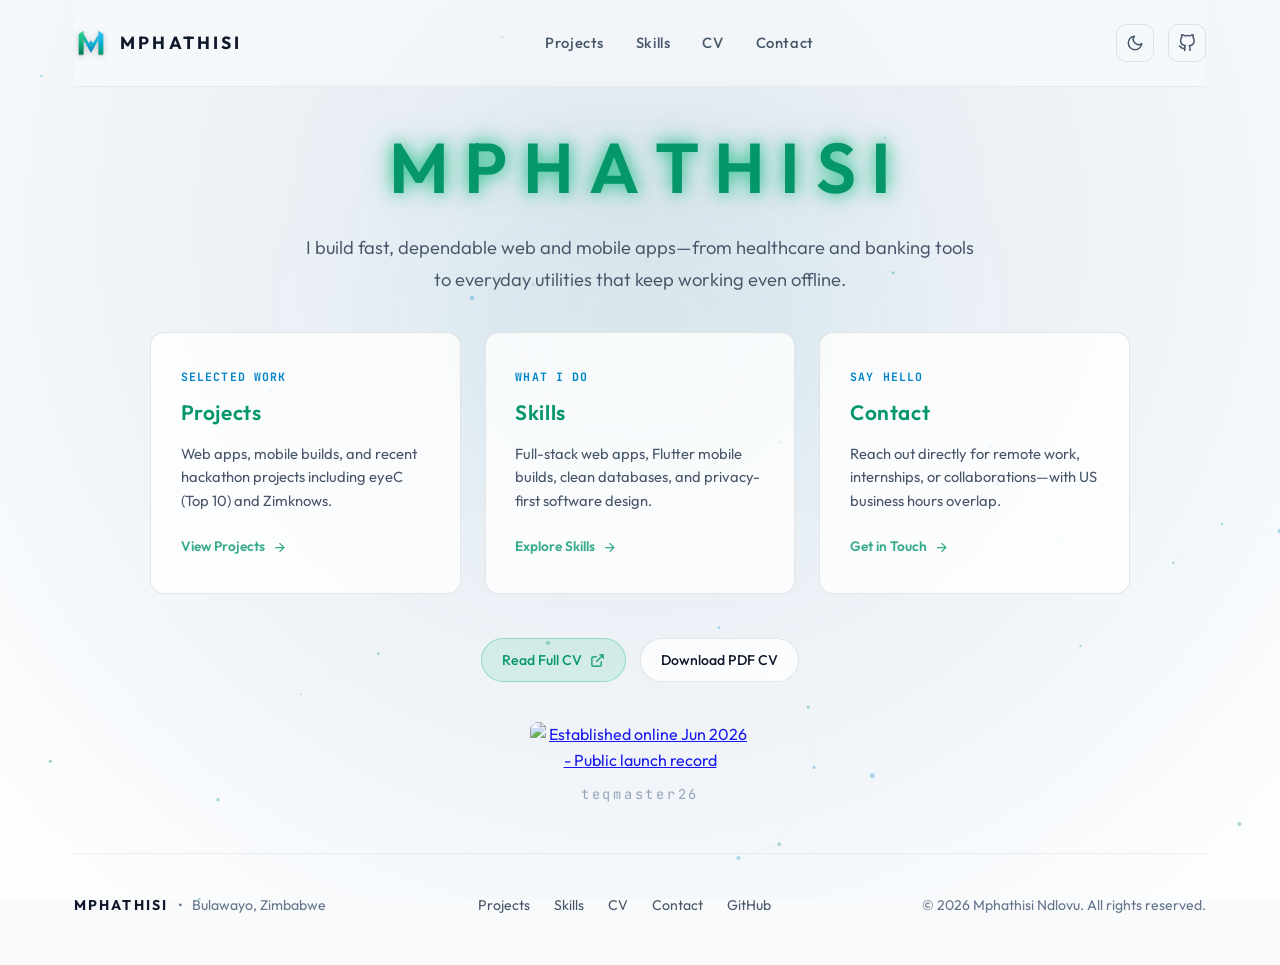
==== commit d1cd63a2: "style: remove green status pill from hero so MPHATHISI centers cleanly" ====
--- a/index.html
+++ b/index.html
@@ -137,14 +137,6 @@
       <section class="portal-hero">
         <div class="hero-inner">
 
-          <!-- Subtle Status Pill -->
-          <div class="project-spotlight-tag">
-            <span class="spotlight-pulse"></span>
-            <span class="spotlight-title">NUST COMPUTER SCIENCE</span>
-            <span class="spotlight-sep">•</span>
-            <span class="spotlight-meta">Web, Mobile &amp; Hackathon Builder</span>
-          </div>
-
           <!-- Wide Tracked Title with Kinetic Letters -->
           <h1 class="portal-title" id="kineticHeroTitle" aria-label="MPHATHISI" title="Click to rearrange">
             <span class="kinetic-letter" data-char="M">M</span><span class="kinetic-letter" data-char="P">P</span><span class="kinetic-letter" data-char="H">H</span><span class="kinetic-letter" data-char="A">A</span><span class="kinetic-letter" data-char="T">T</span><span class="kinetic-letter" data-char="H">H</span><span class="kinetic-letter" data-char="I">I</span><span class="kinetic-letter" data-char="S">S</span><span class="kinetic-letter" data-char="I">I</span>
